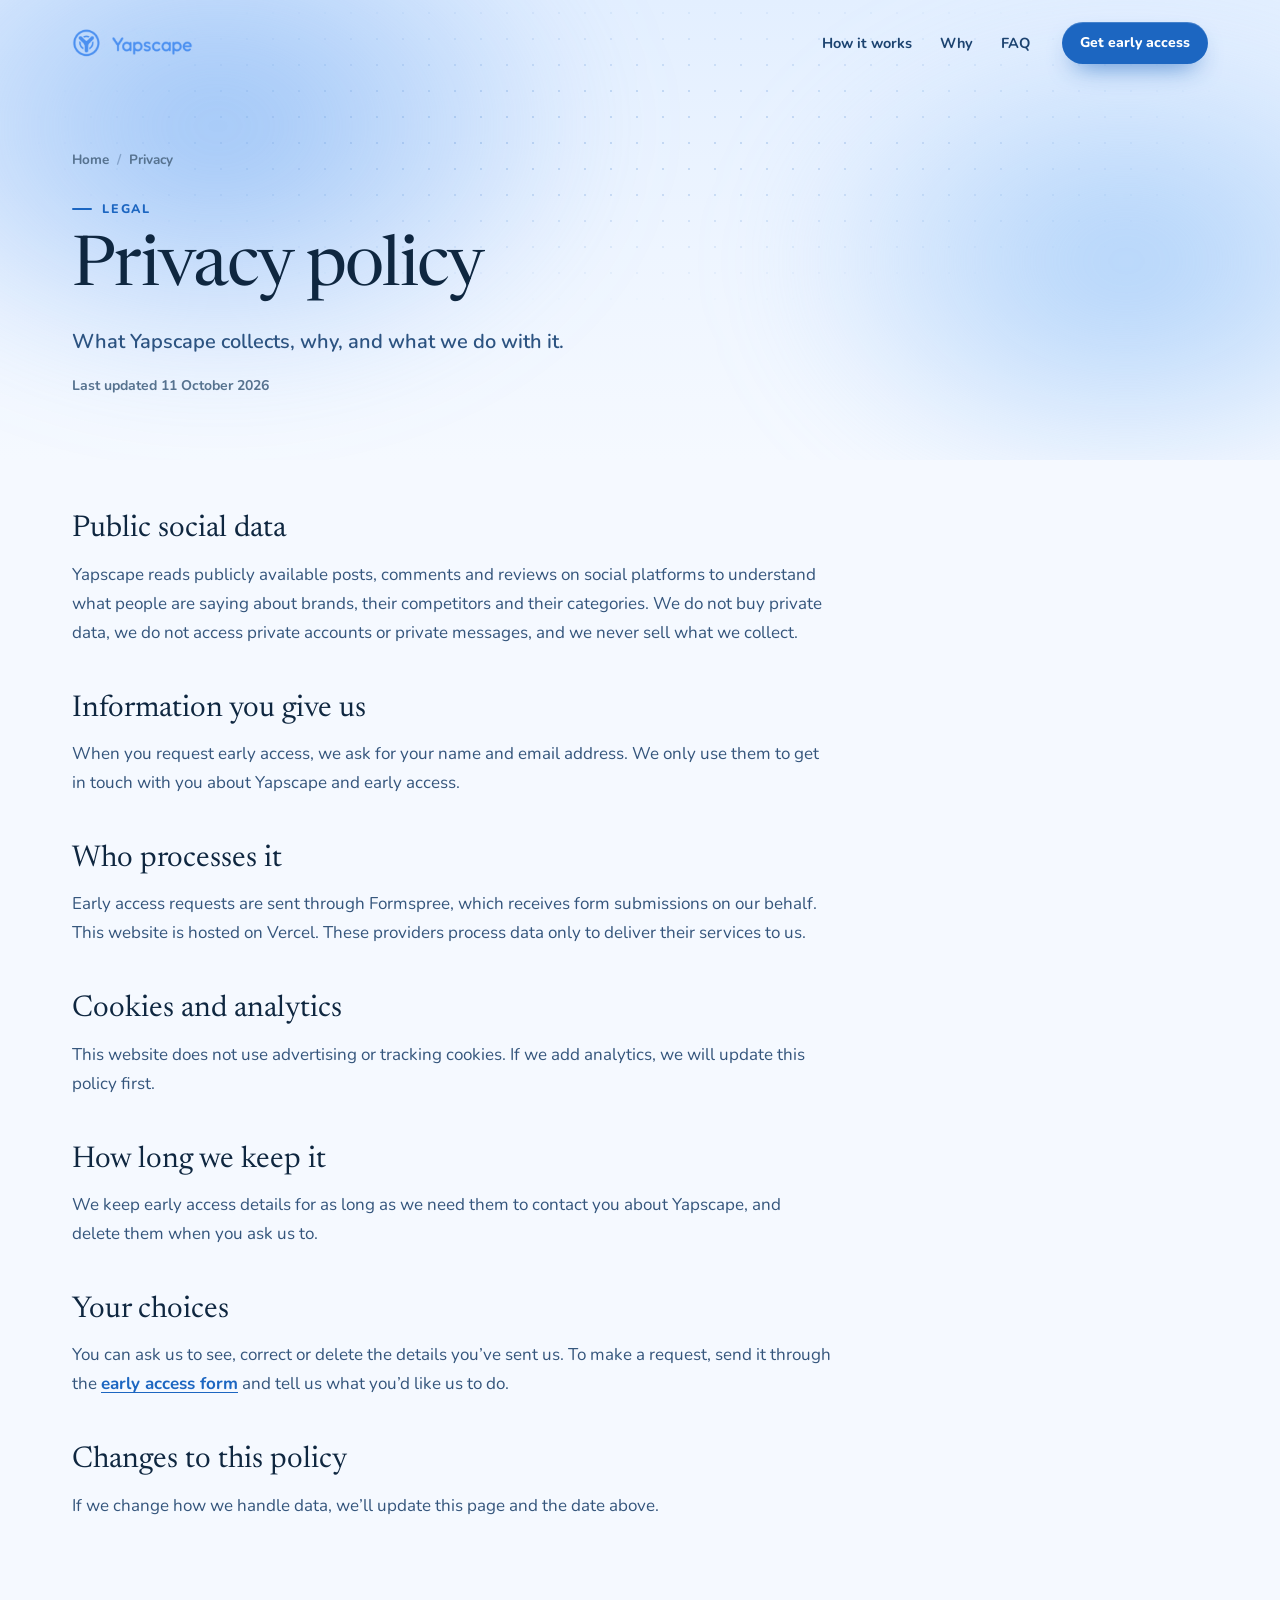
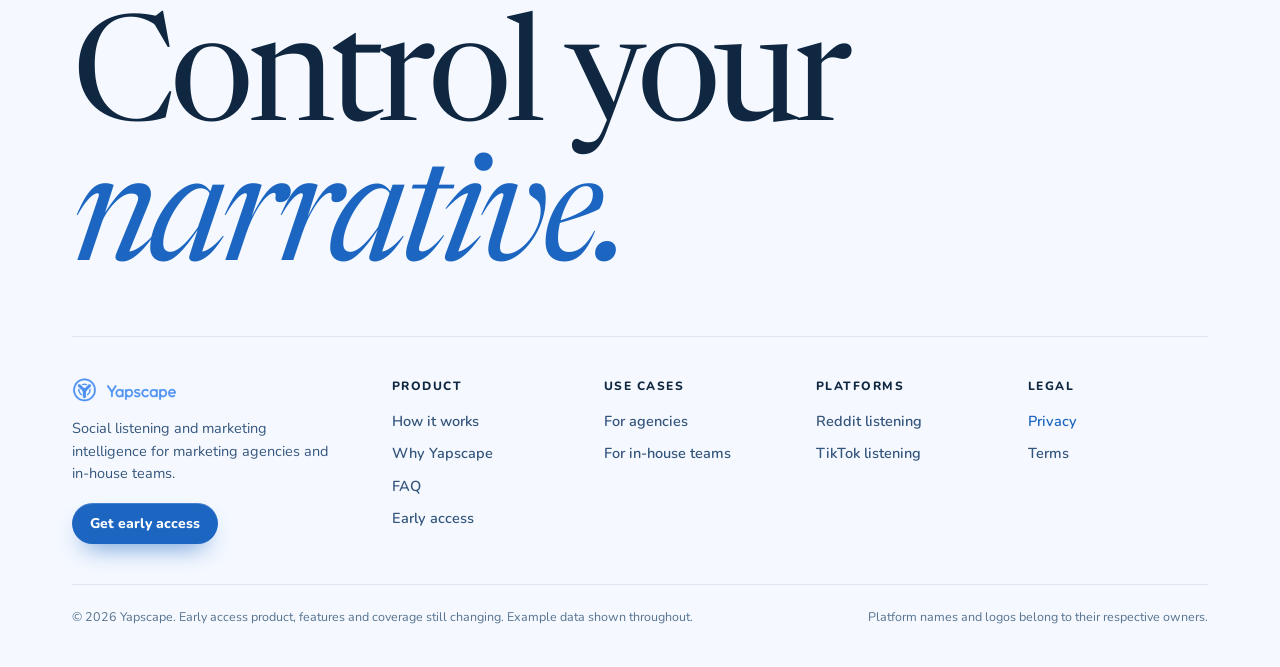
==== privacy/index.html @ 4d80a6f3 "Add SEO pages, simplify signup, restyle sections - New pages: agencies and in-house use cases, Reddi" ====
<!DOCTYPE html>
<html lang="en">
<head>
  <meta charset="utf-8">
  <meta name="viewport" content="width=device-width, initial-scale=1">
  <title>Privacy Policy | Yapscape</title>
  <meta name="description" content="How Yapscape handles public social data and the details you send through the early access form.">
  <meta name="robots" content="index, follow, max-image-preview:large, max-snippet:-1">
  <link rel="canonical" href="https://www.getyapscape.com/privacy/">
  <link rel="icon" href="/favicon.ico" sizes="any">
  <link rel="icon" type="image/png" sizes="192x192" href="/favicon.png">
  <link rel="apple-touch-icon" href="/favicon.png">
  <meta name="theme-color" content="#1c66c1">
  <meta property="og:type" content="website">
  <meta property="og:site_name" content="Yapscape">
  <meta property="og:locale" content="en_US">
  <meta property="og:url" content="https://www.getyapscape.com/privacy/">
  <meta property="og:title" content="Privacy Policy | Yapscape">
  <meta property="og:description" content="How Yapscape handles public social data and the details you send through the early access form.">
  <meta property="og:image" content="https://www.getyapscape.com/og-hero.png">
  <meta property="og:image:width" content="1200">
  <meta property="og:image:height" content="630">
  <meta name="twitter:card" content="summary_large_image">
  <meta name="twitter:title" content="Privacy Policy | Yapscape">
  <meta name="twitter:description" content="How Yapscape handles public social data and the details you send through the early access form.">
  <meta name="twitter:image" content="https://www.getyapscape.com/og-hero.png">
  <link rel="preload" href="/assets/fonts/newsreader.woff2" as="font" type="font/woff2" crossorigin>
  <link rel="preload" href="/assets/fonts/nunito.woff2" as="font" type="font/woff2" crossorigin>
  <script>document.documentElement.className = 'js';</script>
  <script type="application/ld+json">
  {
    "@context": "https://schema.org",
    "@graph": [
      {
        "@type": "WebPage",
        "@id": "https://www.getyapscape.com/privacy/#page",
        "url": "https://www.getyapscape.com/privacy/",
        "name": "Privacy Policy | Yapscape",
        "description": "How Yapscape handles public social data and the details you send through the early access form.",
        "inLanguage": "en",
        "dateModified": "2026-10-11",
        "isPartOf": {
          "@id": "https://www.getyapscape.com/#website"
        },
        "about": {
          "@id": "https://www.getyapscape.com/#org"
        },
        "breadcrumb": {
          "@id": "https://www.getyapscape.com/privacy/#breadcrumb"
        }
      },
      {
        "@type": "BreadcrumbList",
        "@id": "https://www.getyapscape.com/privacy/#breadcrumb",
        "itemListElement": [
          {
            "@type": "ListItem",
            "position": 1,
            "name": "Home",
            "item": "https://www.getyapscape.com/"
          },
          {
            "@type": "ListItem",
            "position": 2,
            "name": "Privacy",
            "item": "https://www.getyapscape.com/privacy/"
          }
        ]
      }
    ]
  }
  </script>
  <link rel="stylesheet" href="/assets/site.css">
</head>
<body>
  <a class="skip" href="#main">Skip to content</a>

  <header class="nav" id="nav">
    <nav class="nav-bar" aria-label="Main">
      <a class="logo" href="/" aria-label="Yapscape home"><img src="/assets/logo.png" alt="Yapscape" width="340" height="84"></a>
      <div class="nav-links">
        <a href="/#how-it-works">How it works</a>
        <a href="/#why">Why</a>
        <a href="/#faq">FAQ</a>
        <a class="btn btn-primary btn-sm" href="/#early-access">Get early access</a>
      </div>
      <button class="menu-btn" type="button" aria-label="Open menu" aria-expanded="false" aria-controls="menu"><span></span><span></span><span></span></button>
    </nav>
    <div class="menu" id="menu" hidden>
      <a href="/#how-it-works">How it works</a>
      <a href="/#why">Why</a>
      <a href="/#faq">FAQ</a>
      <a class="btn btn-primary" href="/#early-access">Get early access</a>
    </div>
  </header>

  <main id="main">
    <section class="page-hero">
      <div class="hero-bg" aria-hidden="true"><div class="blob b1"></div><div class="blob b2"></div></div>
      <div class="wrap">
        <nav aria-label="Breadcrumb"><ol class="crumbs"><li><a href="/">Home</a></li><li aria-current="page">Privacy</li></ol></nav>
        <span class="eyebrow">Legal</span>
        <h1 class="page-title">Privacy policy</h1>
        <p class="page-lede">What Yapscape collects, why, and what we do with it.</p>
        <p class="updated">Last updated 11 October 2026</p>
      </div>
    </section>
    <div class="wrap">
      <div class="legal-doc">
        <h2>Public social data</h2>
        <p>Yapscape reads publicly available posts, comments and reviews on social platforms to understand what people are saying about brands, their competitors and their categories. We do not buy private data, we do not access private accounts or private messages, and we never sell what we collect.</p>
        <h2>Information you give us</h2>
        <p>When you request early access, we ask for your name and email address. We only use them to get in touch with you about Yapscape and early access.</p>
        <h2>Who processes it</h2>
        <p>Early access requests are sent through Formspree, which receives form submissions on our behalf. This website is hosted on Vercel. These providers process data only to deliver their services to us.</p>
        <h2>Cookies and analytics</h2>
        <p>This website does not use advertising or tracking cookies. If we add analytics, we will update this policy first.</p>
        <h2>How long we keep it</h2>
        <p>We keep early access details for as long as we need them to contact you about Yapscape, and delete them when you ask us to.</p>
        <h2>Your choices</h2>
        <p>You can ask us to see, correct or delete the details you’ve sent us. To make a request, send it through the <a href="/#early-access">early access form</a> and tell us what you’d like us to do.</p>
        <h2>Changes to this policy</h2>
        <p>If we change how we handle data, we’ll update this page and the date above.</p>
      </div>
    </div>

  </main>

  <footer class="footer">
    <div class="wrap">
      <p class="foot-big" data-reveal aria-hidden="true">Control your <em>narrative.</em></p>
      <div class="foot-grid">
        <div class="foot-brand">
          <a href="/" aria-label="Yapscape home"><img src="/assets/logo.png" alt="Yapscape" width="340" height="84" loading="lazy"></a>
          <p>Social listening and marketing intelligence for marketing agencies and in-house teams.</p>
          <a class="btn btn-primary btn-sm" href="/#early-access">Get early access</a>
        </div>
        <nav class="foot-col" aria-label="Product">
          <p class="foot-h">Product</p>
          <a href="/#how-it-works">How it works</a>
          <a href="/#why">Why Yapscape</a>
          <a href="/#faq">FAQ</a>
          <a href="/#early-access">Early access</a>
        </nav>
        <nav class="foot-col" aria-label="Use cases">
          <p class="foot-h">Use cases</p>
          <a href="/use-cases/agencies/">For agencies</a>
          <a href="/use-cases/in-house-teams/">For in-house teams</a>
        </nav>
        <nav class="foot-col" aria-label="Platforms">
          <p class="foot-h">Platforms</p>
          <a href="/platforms/reddit/">Reddit listening</a>
          <a href="/platforms/tiktok/">TikTok listening</a>
        </nav>
        <nav class="foot-col" aria-label="Legal">
          <p class="foot-h">Legal</p>
          <a href="/privacy/" aria-current="page">Privacy</a>
          <a href="/terms/">Terms</a>
        </nav>
      </div>
      <div class="foot-base">
        <p>© 2026 Yapscape. Early access product, features and coverage still changing. Example data shown throughout.</p>
        <p>Platform names and logos belong to their respective owners.</p>
      </div>
    </div>
  </footer>

  <script src="/assets/site.js" defer></script>
</body>
</html>
---- assets/site.css ----
@font-face { font-family: Newsreader; font-style: normal; font-weight: 400; font-display: swap; src: url(fonts/newsreader.woff2) format('woff2'); }
@font-face { font-family: Newsreader; font-style: italic; font-weight: 400; font-display: swap; src: url(fonts/newsreader-italic.woff2) format('woff2'); }
@font-face { font-family: Nunito; font-style: normal; font-weight: 400 800; font-display: swap; src: url(fonts/nunito.woff2) format('woff2'); }

:root {
  --navy: #0f2740;
  --navy-2: #1c4370;
  --blue: #1c66c1;
  --blue-600: #2b7fe4;
  --blue-400: #4a8ff0;
  --blue-300: #7ab2f6;
  --blue-100: #dceafd;
  --blue-50: #eef5ff;
  --bg: #f5f9ff;
  --text: #34557c;
  --muted: #56728f;
  --line: rgba(21, 53, 92, 0.1);
  --serif: Newsreader, Georgia, serif;
  --sans: Nunito, system-ui, -apple-system, sans-serif;
  --ease: cubic-bezier(0.22, 0.9, 0.24, 1);
}

*, *::before, *::after { box-sizing: border-box; }
html { scroll-behavior: smooth; -webkit-text-size-adjust: 100%; }
body { margin: 0; font-family: var(--sans); font-size: 16px; line-height: 1.55; color: var(--text); background: var(--bg); -webkit-font-smoothing: antialiased; overflow-x: clip; }
img, video, svg { display: block; max-width: 100%; }
a { color: inherit; text-decoration: none; }
h1, h2, h3, p { margin: 0; }
em { font-style: italic; }
:focus-visible { outline: 2px solid var(--blue-600); outline-offset: 3px; border-radius: 8px; }
.wrap { max-width: 1200px; margin: 0 auto; padding: 0 32px; }
.skip { position: absolute; left: 16px; top: -60px; z-index: 100; padding: 10px 16px; border-radius: 10px; background: var(--navy); color: #fff; font-weight: 700; }
.skip:focus { top: 16px; }

/* ---------- buttons ---------- */
.btn { display: inline-flex; align-items: center; justify-content: center; gap: 8px; padding: 14px 24px; border: 0; border-radius: 999px; font: inherit; font-size: 15.5px; font-weight: 800; white-space: nowrap; cursor: pointer; transition: transform 0.25s var(--ease), box-shadow 0.25s, background-color 0.25s, color 0.25s; }
.btn svg { transition: transform 0.25s var(--ease); }
.btn:hover svg { transform: translateX(3px); }
.btn-primary { background: var(--blue); color: #fff; box-shadow: 0 12px 26px -12px rgba(28, 102, 193, 0.9), inset 0 1px 0 rgba(255, 255, 255, 0.18); }
.btn-primary:hover { background: #1757a8; color: #fff; transform: translateY(-1px); box-shadow: 0 16px 30px -12px rgba(28, 102, 193, 0.95), inset 0 1px 0 rgba(255, 255, 255, 0.18); }
.btn-ghost { background: rgba(255, 255, 255, 0.75); color: var(--navy); box-shadow: inset 0 0 0 1px rgba(21, 53, 92, 0.12); }
.btn-ghost:hover { background: #fff; transform: translateY(-1px); }
.btn-sm { padding: 10px 18px; font-size: 14px; }
.btn[disabled] { opacity: 0.7; cursor: progress; }

/* ---------- nav ---------- */
/* one geometry in every state: the bar sits 8px outside the content edges with an
   8px inset, so the logo and the button/hamburger stay on the content edges.
   scrolling (or opening the menu) only fades the glass background in. */
.nav { --gutter: 32px; position: fixed; top: 0; left: 0; right: 0; z-index: 50; padding: 14px calc(var(--gutter) - 8px) 0; }
.nav-bar { display: flex; align-items: center; max-width: 1152px; margin: 0 auto; padding: 8px; border-radius: 999px; background: rgba(255, 255, 255, 0); box-shadow: 0 0 0 1px rgba(21, 53, 92, 0), 0 12px 32px -16px rgba(23, 54, 97, 0); transition: background-color 0.35s ease, box-shadow 0.35s ease, backdrop-filter 0.35s ease, -webkit-backdrop-filter 0.35s ease; }
.nav.solid .nav-bar { background: rgba(255, 255, 255, 0.78); box-shadow: 0 0 0 1px rgba(21, 53, 92, 0.07), 0 12px 32px -16px rgba(23, 54, 97, 0.35); backdrop-filter: blur(16px) saturate(1.4); -webkit-backdrop-filter: blur(16px) saturate(1.4); }
.logo { flex: none; display: block; border-radius: 999px; }
.logo img { height: 30px; width: auto; }
.nav-links { display: flex; align-items: center; gap: 28px; margin-left: auto; font-size: 14.5px; font-weight: 700; color: var(--navy-2); white-space: nowrap; }
.nav-links > a:not(.btn) { position: relative; padding: 6px 0; transition: color 0.2s; }
.nav-links > a:not(.btn):hover { color: var(--navy); }
.nav-links > a:not(.btn)::after { content: ""; position: absolute; left: 0; right: 0; bottom: 0; height: 2px; border-radius: 2px; background: var(--blue); transform: scaleX(0); transform-origin: right; transition: transform 0.35s var(--ease); }
.nav-links > a:not(.btn):hover::after, .nav-links > a[aria-current]::after { transform: scaleX(1); transform-origin: left; }
.nav-links > a[aria-current] { color: var(--blue); }
.nav-links .btn { margin-left: 4px; }
.menu-btn { display: none; flex: none; flex-direction: column; align-items: center; justify-content: center; gap: 5px; width: 44px; height: 44px; margin-left: auto; padding: 0; border: 0; border-radius: 50%; background: transparent; cursor: pointer; transition: background-color 0.2s; }
.menu-btn:hover { background: var(--blue-50); }
.menu-btn span { width: 20px; height: 2px; border-radius: 2px; background: var(--navy-2); transition: transform 0.3s var(--ease), opacity 0.2s; }
.menu-btn[aria-expanded="true"] span:nth-child(1) { transform: translateY(7px) rotate(45deg); }
.menu-btn[aria-expanded="true"] span:nth-child(2) { opacity: 0; }
.menu-btn[aria-expanded="true"] span:nth-child(3) { transform: translateY(-7px) rotate(-45deg); }
.menu { display: flex; flex-direction: column; max-width: 1152px; margin: 8px auto 0; padding: 8px; border-radius: 24px; background: rgba(255, 255, 255, 0.94); box-shadow: 0 0 0 1px rgba(21, 53, 92, 0.07), 0 20px 44px -18px rgba(23, 54, 97, 0.45); backdrop-filter: blur(16px); -webkit-backdrop-filter: blur(16px); transform-origin: top; animation: menuIn 0.35s var(--ease); }
.menu[hidden] { display: none; }
.menu a:not(.btn) { display: flex; align-items: center; min-height: 48px; padding: 0 14px; border-radius: 16px; font-size: 16px; font-weight: 800; color: var(--navy-2); transition: background-color 0.2s; }
.menu a:not(.btn):hover { background: var(--blue-50); }
.menu .btn { margin-top: 4px; }
@keyframes menuIn { from { opacity: 0; transform: translateY(-8px) scale(0.98); } }

/* ---------- hero ---------- */
.hero { position: relative; isolation: isolate; padding-top: 140px; text-align: center; }
.hero-bg { position: absolute; inset: 0; z-index: -1; overflow: hidden; pointer-events: none; background: linear-gradient(180deg, #e3efff 0%, #eef5ff 55%, var(--bg) 100%); }
.hero-bg::after { content: ""; position: absolute; inset: 0; background-image: radial-gradient(rgba(28, 102, 193, 0.18) 1px, transparent 1.3px); background-size: 26px 26px; -webkit-mask-image: radial-gradient(ellipse 65% 50% at 50% 30%, #000 20%, transparent 75%); mask-image: radial-gradient(ellipse 65% 50% at 50% 30%, #000 20%, transparent 75%); }
.blob { position: absolute; border-radius: 50%; filter: blur(50px); will-change: transform; }
.blob.b1 { width: 62vw; height: 60vh; left: -14vw; top: -16vh; background: radial-gradient(closest-side, rgba(92, 157, 240, 0.55), transparent); animation: drift1 38s ease-in-out infinite; }
.blob.b2 { width: 56vw; height: 54vh; right: -16vw; top: 2vh; background: radial-gradient(closest-side, rgba(139, 190, 247, 0.65), transparent); animation: drift2 48s ease-in-out infinite; }
.blob.b3 { width: 70vw; height: 40vh; left: 15vw; top: 48vh; background: radial-gradient(closest-side, rgba(255, 255, 255, 0.9), transparent); animation: drift1 56s ease-in-out infinite reverse; }
@keyframes drift1 { 50% { transform: translate3d(8%, -5%, 0) scale(1.12); } }
@keyframes drift2 { 50% { transform: translate3d(-9%, 6%, 0) scale(0.92); } }

.chip-live { display: inline-flex; align-items: center; gap: 10px; padding: 7px 16px 7px 12px; border-radius: 999px; background: rgba(255, 255, 255, 0.78); box-shadow: inset 0 0 0 1px rgba(28, 102, 193, 0.16), 0 8px 20px -12px rgba(21, 53, 92, 0.4); font-size: 13.5px; font-weight: 800; color: var(--navy-2); }
.dot { position: relative; width: 8px; height: 8px; border-radius: 50%; background: var(--blue-600); flex: none; }
.dot::after { content: ""; position: absolute; inset: 0; border-radius: 50%; background: var(--blue-600); animation: ping 2s cubic-bezier(0, 0, 0.2, 1) infinite; }
@keyframes ping { 75%, 100% { transform: scale(2.6); opacity: 0; } }

.hero h1 { max-width: 15ch; margin: 26px auto 0; font-family: var(--serif); font-weight: 400; font-size: clamp(44px, 5.9vw, 84px); line-height: 1.02; letter-spacing: -0.024em; color: var(--navy); text-wrap: balance; }
.hero h1 .w { display: inline-block; animation: rise 1.1s var(--ease) both; animation-delay: calc(var(--i) * 65ms + 120ms); }
.hero h1 em { color: var(--blue); background: linear-gradient(90deg, var(--blue-300), var(--blue-600)) no-repeat 0 94% / 0% 0.06em; -webkit-box-decoration-break: clone; box-decoration-break: clone; animation: underline 1.1s var(--ease) 1.2s forwards; }
@keyframes rise { from { opacity: 0; transform: translateY(0.4em); filter: blur(8px); } }
@keyframes underline { to { background-size: 100% 0.06em; } }
@keyframes fadeUp { from { opacity: 0; transform: translateY(18px); } }
.hero .in-1, .hero .in-2, .hero .in-3, .hero .in-0 { animation: fadeUp 0.9s var(--ease) both; }
.hero .in-0 { animation-delay: 0s; }
.hero .in-1 { animation-delay: 0.75s; }
.hero .in-2 { animation-delay: 0.9s; }
.hero .in-3 { animation-delay: 1.05s; }
.lede { max-width: 38ch; margin: 26px auto 0; font-size: clamp(18px, 1.7vw, 21px); font-weight: 600; line-height: 1.5; color: #2c5381; }
.sub { max-width: 46ch; margin: 10px auto 0; font-size: 15px; font-weight: 600; color: var(--muted); }
.sub strong { font-weight: 800; color: var(--navy-2); }
.cta-row { display: flex; flex-wrap: wrap; justify-content: center; gap: 12px; margin-top: 34px; }

/* fan of posts */
.fan { --cw: clamp(130px, 11.6vw, 184px); display: flex; justify-content: center; align-items: center; margin-top: 30px; padding: calc(var(--cw) * 0.55) 0 64px; overflow: hidden; -webkit-mask-image: linear-gradient(90deg, transparent, #000 7%, #000 93%, transparent); mask-image: linear-gradient(90deg, transparent, #000 7%, #000 93%, transparent); }
.card { position: relative; z-index: var(--z); flex: none; display: flex; flex-direction: column; width: var(--cw); height: calc(var(--cw) * 1.19); margin: 0 calc(var(--cw) * -0.04); padding: calc(var(--cw) * 0.085) calc(var(--cw) * 0.1); text-align: left; font-size: calc(var(--cw) * 0.088); line-height: 1.42; color: #16304f; background: #fff; border: 1px solid rgba(21, 53, 92, 0.09); border-radius: 14px; box-shadow: 0 18px 34px -18px rgba(21, 53, 92, 0.45); rotate: var(--r); translate: 0 calc(var(--y) * var(--yk, 1) * var(--cw)); animation: deal 1.2s var(--ease) both, float 7s ease-in-out infinite; animation-delay: calc(var(--k) * 90ms + 500ms), calc(var(--k) * 350ms + 1800ms); transition: transform 0.4s var(--ease), box-shadow 0.4s; }
@media (hover: hover) { .card:hover { z-index: 30; transform: translateY(-12px) scale(1.05); box-shadow: 0 30px 50px -22px rgba(21, 53, 92, 0.5); } }
.fan-dots { display: none; }
@keyframes deal { from { opacity: 0; rotate: 0deg; translate: 0 calc(var(--y) * var(--yk, 1) * var(--cw) + 80px); } }
@keyframes float { 50% { translate: 0 calc(var(--y) * var(--yk, 1) * var(--cw) - 7px); } }
.card .src { height: calc(var(--cw) * 0.093); width: auto; margin-bottom: 0.7em; object-fit: contain; object-position: left; }
.card .txt { flex: 1; }
.card .meta { margin-top: 0.6em; font-size: 0.82em; color: var(--muted); }
.card-yap { width: calc(var(--cw) * 1.44); height: calc(var(--cw) * 1.52); padding: calc(var(--cw) * 0.1) calc(var(--cw) * 0.12); overflow: hidden; border-radius: 18px; border-color: rgba(122, 178, 246, 0.6); font-family: var(--serif); font-size: calc(var(--cw) * 0.124); line-height: 1.24; color: var(--navy); animation: deal 1.2s var(--ease) both, float 7s ease-in-out infinite, halo 7s ease-in-out infinite; animation-delay: 0.4s, 1.8s, 1.8s; }
.card-yap .src { height: calc(var(--cw) * 0.18); }
.card-yap::after { content: ""; position: absolute; inset: 0; pointer-events: none; background: linear-gradient(105deg, transparent 38%, rgba(122, 178, 246, 0.24) 50%, transparent 62%) no-repeat; background-size: 260% 100%; background-position: 130% 0; animation: sheen 5s ease-in-out 2.6s infinite; }
.card-yap .read { display: flex; align-items: center; gap: 8px; margin-top: 0.7em; padding-top: 0.7em; border-top: 1px solid var(--line); font-family: var(--sans); font-size: calc(var(--cw) * 0.062); font-weight: 800; letter-spacing: 0.1em; text-transform: uppercase; color: var(--blue); }
@keyframes halo { 0%, 100% { box-shadow: 0 0 0 7px rgba(122, 178, 246, 0.16), 0 0 42px 6px rgba(74, 143, 240, 0.28), 0 30px 56px -24px rgba(21, 53, 92, 0.5); } 50% { box-shadow: 0 0 0 12px rgba(122, 178, 246, 0.1), 0 0 66px 14px rgba(74, 143, 240, 0.4), 0 30px 56px -24px rgba(21, 53, 92, 0.5); } }
@keyframes sheen { 0% { background-position: 130% 0; } 45%, 100% { background-position: -130% 0; } }

/* platforms marquee */
.platforms { padding: 8px 0 24px; text-align: center; }
.kicker { font-size: 12.5px; font-weight: 800; letter-spacing: 0.14em; text-transform: uppercase; color: var(--muted); }
.marquee { margin-top: 24px; overflow: hidden; -webkit-mask-image: linear-gradient(90deg, transparent, #000 14%, #000 86%, transparent); mask-image: linear-gradient(90deg, transparent, #000 14%, #000 86%, transparent); }
.marquee-track { display: flex; width: max-content; animation: marquee 36s linear infinite; }
.marquee:hover .marquee-track { animation-play-state: paused; }
.marquee ul { display: flex; align-items: center; gap: 72px; margin: 0; padding: 0 72px 0 0; list-style: none; }
.marquee img { height: 22px; width: auto; filter: grayscale(1); opacity: 0.55; transition: filter 0.3s, opacity 0.3s; }
.marquee img:hover { filter: none; opacity: 1; }
@keyframes marquee { to { transform: translateX(-50%); } }

/* ---------- sections ---------- */
section { scroll-margin-top: 100px; }
.section { padding: 120px 0; }
.eyebrow { display: inline-flex; align-items: center; gap: 10px; font-size: 12.5px; font-weight: 800; letter-spacing: 0.14em; text-transform: uppercase; color: var(--blue); }
.eyebrow::before { content: ""; width: 20px; height: 2px; border-radius: 2px; background: currentColor; }
.h2 { margin-top: 16px; font-family: var(--serif); font-weight: 400; font-size: clamp(36px, 4.4vw, 58px); line-height: 1.04; letter-spacing: -0.022em; color: var(--navy); text-wrap: balance; }
.h2 em { color: var(--blue); }
.section-head { max-width: 760px; }
.section-head p { margin-top: 18px; max-width: 56ch; font-size: 18px; }

html.js [data-reveal] { opacity: 0; transform: translateY(28px); transition: opacity 0.8s ease, transform 1s var(--ease); transition-delay: var(--d, 0ms); }
html.js [data-reveal].in { opacity: 1; transform: none; }

/* how it works */
.how-grid { display: grid; grid-template-columns: minmax(0, 5fr) minmax(0, 8fr); gap: 56px; align-items: center; margin-top: 56px; }
.steps { display: grid; gap: 4px; margin: 0; padding: 0; list-style: none; }
.step { position: relative; display: grid; grid-template-columns: 34px minmax(0, 1fr); gap: 4px 16px; width: 100%; padding: 18px 0 18px 26px; text-align: left; font: inherit; color: inherit; background: transparent; border: 0; border-radius: 0; cursor: pointer; opacity: 0.45; transition: opacity 0.45s; }
.step:hover, .step.active { opacity: 1; }
.step::before { content: ""; position: absolute; left: 0; top: 0; bottom: 0; width: 2px; background: rgba(28, 102, 193, 0.14); }
.step-icon { grid-row: span 2; display: grid; place-items: center; width: 34px; height: 34px; padding-top: 2px; color: var(--blue); }
.step:not(.active) .step-icon * { animation-play-state: paused !important; }
.step h3 { display: flex; align-items: baseline; gap: 12px; font-family: var(--serif); font-weight: 400; font-size: 29px; line-height: 1.15; color: var(--navy); }
.step h3 small { font-family: var(--sans); font-size: 12px; font-weight: 800; letter-spacing: 0.1em; color: var(--blue-300); }
.step p { font-size: 16px; line-height: 1.55; }
.bar { position: absolute; left: 0; top: 0; bottom: 0; width: 2px; opacity: 0; transition: opacity 0.3s; }
.step.active .bar { opacity: 1; }
.bar i { display: block; height: 100%; background: linear-gradient(180deg, var(--blue-400), var(--blue)); transform: scaleY(var(--p, 0)); transform-origin: top; transition: transform 0.3s linear; }
@keyframes wave { 0%, 100% { transform: scaleY(0.5); } 50% { transform: scaleY(1.18); } }
@keyframes sweep { 0%, 100% { transform: translate(-2.5px, 1.4px) rotate(-6deg); } 25% { transform: translate(2.8px, -1.8px) rotate(5deg); } 50% { transform: translate(1.4px, 2.6px) rotate(8deg); } 75% { transform: translate(-2.2px, -1px) rotate(-4deg); } }
@keyframes travel { 0% { offset-distance: 0%; opacity: 0; } 10% { opacity: 1; } 68% { offset-distance: 100%; opacity: 1; } 84%, 100% { offset-distance: 100%; opacity: 0; } }

.demo { position: relative; padding: 10px; border-radius: 26px; background: linear-gradient(180deg, rgba(255, 255, 255, 0.95), rgba(255, 255, 255, 0.65)); border: 1px solid #fff; box-shadow: 0 2px 6px rgba(21, 53, 92, 0.06), 0 50px 100px -40px rgba(21, 53, 92, 0.5); }
.demo::before { content: ""; position: absolute; inset: 8% -6% -10%; z-index: -1; border-radius: 50%; background: radial-gradient(closest-side, rgba(74, 143, 240, 0.35), transparent); filter: blur(30px); }
.demo-chrome { display: flex; align-items: center; gap: 6px; padding: 4px 8px 12px; }
.demo-chrome i { width: 10px; height: 10px; border-radius: 50%; background: #d3e2f4; }
.demo-chrome span { margin: 0 auto; padding-right: 40px; font-size: 12.5px; font-weight: 700; color: var(--muted); }
.demo video { width: 100%; aspect-ratio: 16 / 9; object-fit: cover; border-radius: 17px; background: #e9f2fd; }

/* why */
.signal-panel { position: relative; display: grid; grid-template-columns: minmax(0, 1fr) 110px minmax(0, 0.8fr); align-items: center; margin-top: 56px; padding: 44px; overflow: hidden; border-radius: 30px; background: #fff; border: 1px solid var(--line); box-shadow: 0 30px 70px -50px rgba(21, 53, 92, 0.5); }
.signal-panel::before { content: ""; position: absolute; inset: 0; background-image: radial-gradient(rgba(28, 102, 193, 0.12) 1px, transparent 1.3px); background-size: 22px 22px; -webkit-mask-image: linear-gradient(90deg, #000, transparent 70%); mask-image: linear-gradient(90deg, #000, transparent 70%); pointer-events: none; }
.tag { position: absolute; top: 22px; font-size: 11.5px; font-weight: 800; letter-spacing: 0.14em; text-transform: uppercase; color: var(--muted); }
.pile { position: relative; height: 340px; }
.post { position: absolute; left: var(--x); top: var(--t); width: var(--w); display: flex; align-items: center; gap: 11px; padding: 11px 15px; background: #fff; border: 1px solid rgba(21, 53, 92, 0.12); border-radius: 12px; box-shadow: 0 2px 4px rgba(21, 53, 92, 0.05), 0 18px 32px -22px rgba(21, 53, 92, 0.6); rotate: var(--r); animation: bob 6s ease-in-out infinite; animation-delay: calc(var(--n) * -0.8s); transition: opacity 0.6s ease, transform 0.9s var(--ease); transition-delay: calc(var(--n) * 70ms); }
html.js .signal-panel:not(.in) .post { opacity: 0; transform: translate(-30px, 20px) scale(0.94); }
.post img { flex: none; height: 16px; width: auto; opacity: 0.85; }
.post .lines { flex: 1; display: grid; gap: 6px; min-width: 0; }
.post .lines i { display: block; height: 7px; border-radius: 4px; background: rgba(21, 53, 92, 0.15); }
@keyframes bob { 50% { translate: 0 -6px; } }
.funnel { position: relative; height: 340px; }
.funnel svg { width: 100%; height: 100%; overflow: visible; }
.funnel .base { stroke: rgba(26, 92, 176, 0.2); }
.funnel .flow { stroke: var(--blue-600); stroke-dasharray: 3 15; animation: flow 1.4s linear infinite; }
@keyframes flow { to { stroke-dashoffset: -18; } }
.node { position: absolute; right: 8px; top: 50%; width: 18px; height: 18px; margin-top: -9px; border-radius: 50%; background: var(--blue); box-shadow: 0 0 0 5px rgba(28, 102, 193, 0.15); }
.node::after { content: ""; position: absolute; inset: 0; border-radius: 50%; background: var(--blue-600); animation: ping 2.2s cubic-bezier(0, 0, 0.2, 1) infinite; }
.signal { position: relative; padding: clamp(24px, 2.6vw, 34px); background: #fff; border: 1px solid rgba(43, 127, 228, 0.3); border-radius: 22px; box-shadow: 0 0 0 7px rgba(122, 178, 246, 0.14), 0 44px 80px -44px rgba(21, 53, 92, 0.55); transition: opacity 0.8s ease 0.5s, transform 1s var(--ease) 0.5s; }
html.js .signal-panel:not(.in) .signal { opacity: 0; transform: translateX(30px); }
.signal-head { display: flex; align-items: center; gap: 10px; font-size: 12.5px; font-weight: 800; letter-spacing: 0.15em; text-transform: uppercase; color: var(--blue); }
.signal-head img { width: 26px; height: 26px; }
.signal p { margin-top: 16px; font-family: var(--serif); font-size: clamp(22px, 2.1vw, 30px); line-height: 1.2; color: var(--navy); text-wrap: pretty; }

.moments { display: grid; grid-template-columns: repeat(3, minmax(0, 1fr)); gap: 40px; margin-top: 56px; }
.moment { height: 100%; padding-top: 22px; border-top: 1px solid rgba(21, 53, 92, 0.16); }
.moment-num { font-size: 13px; font-weight: 800; letter-spacing: 0.12em; color: var(--blue); }
.moment h3 { margin-top: 14px; font-family: var(--serif); font-weight: 400; font-size: 27px; line-height: 1.15; color: var(--navy); }
.moment p { margin-top: 10px; }

/* faq */
.faq-grid { display: grid; grid-template-columns: minmax(0, 4fr) minmax(0, 7fr); gap: 56px; align-items: start; }
.faq-grid > .section-head { position: sticky; top: 120px; }
.faq-list { border-top: 1px solid var(--line); }
.faq details { border-bottom: 1px solid var(--line); }
.faq summary { position: relative; display: block; padding: 24px 48px 24px 0; font-family: var(--serif); font-size: clamp(21px, 1.9vw, 25px); line-height: 1.25; color: var(--navy); cursor: pointer; list-style: none; transition: color 0.2s; }
.faq summary::-webkit-details-marker { display: none; }
.faq summary:hover { color: var(--blue); }
.faq summary::before, .faq summary::after { content: ""; position: absolute; right: 12px; top: 50%; width: 14px; height: 2px; margin-top: -1px; border-radius: 2px; background: var(--blue); transition: transform 0.35s var(--ease); }
.faq summary::after { transform: rotate(90deg); }
.faq details[open] summary::after { transform: rotate(0deg); }
.faq details p { max-width: 62ch; padding: 0 48px 26px 0; font-size: 16.5px; animation: fadeUp 0.45s var(--ease); }
.faq details a { color: var(--blue); font-weight: 700; text-decoration: underline; text-underline-offset: 3px; }

/* early access */
.cta { padding: 40px 0 120px; }
.cta-panel { position: relative; isolation: isolate; display: grid; grid-template-columns: minmax(0, 1fr) minmax(0, 1.05fr); gap: 56px; align-items: center; padding: 72px 64px; overflow: hidden; border-radius: 34px; color: #c6dbf4; background: linear-gradient(140deg, #0c2546 0%, #123d74 50%, #1c66c1 100%); box-shadow: 0 60px 120px -60px rgba(12, 37, 70, 0.85); }
.cta-panel::before { content: ""; position: absolute; z-index: -1; width: 70%; aspect-ratio: 1; right: -20%; top: -40%; border-radius: 50%; background: radial-gradient(closest-side, rgba(122, 178, 246, 0.45), transparent); animation: drift2 30s ease-in-out infinite; }
.cta-panel::after { content: ""; position: absolute; z-index: -1; inset: 0; background-image: radial-gradient(rgba(255, 255, 255, 0.09) 1px, transparent 1.3px); background-size: 24px 24px; -webkit-mask-image: linear-gradient(120deg, #000, transparent 60%); mask-image: linear-gradient(120deg, #000, transparent 60%); }
.cta .eyebrow { color: #9cc7fb; }
.quote { margin-top: 18px; font-family: var(--serif); font-style: italic; font-weight: 400; font-size: clamp(24px, 2.4vw, 32px); line-height: 1.2; color: #9cc7fb; }
.cta h2 { margin-top: 14px; font-family: var(--serif); font-weight: 400; font-size: clamp(34px, 3.8vw, 52px); line-height: 1.06; letter-spacing: -0.02em; color: #fff; text-wrap: balance; }
.cta-copy > p:last-of-type { margin-top: 18px; font-size: 17px; line-height: 1.6; }
.perks { display: grid; gap: 12px; margin: 28px 0 0; padding: 0; list-style: none; }
.perks li { display: flex; align-items: center; gap: 12px; font-weight: 700; color: #fff; }
.perks svg { flex: none; width: 26px; height: 26px; padding: 6px; border-radius: 50%; background: rgba(255, 255, 255, 0.14); }

.form { display: grid; grid-template-columns: repeat(2, minmax(0, 1fr)); gap: 18px 20px; padding: 34px; color: var(--text); background: #fff; border-radius: 24px; box-shadow: 0 0 0 8px rgba(255, 255, 255, 0.08), 0 40px 80px -40px rgba(0, 0, 0, 0.55); }
.field { display: flex; flex-direction: column; gap: 7px; min-width: 0; }
.field.full { grid-column: 1 / -1; }
.field label { display: flex; justify-content: space-between; gap: 12px; font-size: 13px; font-weight: 800; color: var(--navy); }
.field label span { font-weight: 600; color: var(--muted); }
.field label b { margin: 0 auto 0 -8px; color: var(--blue); }
.field input, .field textarea { width: 100%; padding: 12px 14px; font: inherit; font-size: 16px; color: var(--navy); background: #f6f9fe; border: 1px solid rgba(21, 53, 92, 0.15); border-radius: 12px; outline: none; transition: border-color 0.2s, box-shadow 0.2s, background-color 0.2s; }
.field input::placeholder, .field textarea::placeholder { color: #8aa0b8; }
.field input:focus, .field textarea:focus { background: #fff; border-color: var(--blue-600); box-shadow: 0 0 0 4px rgba(43, 127, 228, 0.15); }
.field [aria-invalid="true"] { border-color: #c4502f; }
.field textarea { min-height: 86px; resize: none; overflow: hidden; }
.err { font-size: 13px; font-weight: 700; color: #b0472c; }
.err:empty { display: none; }
.form-foot { grid-column: 1 / -1; display: flex; flex-wrap: wrap; align-items: center; gap: 14px 18px; margin-top: 4px; }
.status { font-size: 13.5px; color: var(--muted); }
.status.error { font-weight: 700; color: #b0472c; }
.success { display: none; grid-column: 1 / -1; flex-direction: column; align-items: center; gap: 10px; padding: 36px 0; text-align: center; }
.form.sent > :not(.success) { display: none; }
.form.sent .success { display: flex; }
.success-icon { display: grid; place-items: center; width: 72px; height: 72px; margin-bottom: 8px; border-radius: 50%; color: #fff; background: var(--blue); box-shadow: 0 0 0 10px rgba(28, 102, 193, 0.12); animation: pop 0.7s cubic-bezier(0.2, 1.5, 0.3, 1) both; }
.success h3 { font-family: var(--serif); font-weight: 400; font-size: 30px; line-height: 1.1; color: var(--navy); }
@keyframes pop { from { opacity: 0; transform: scale(0.3) rotate(-20deg); } }
.confetti { position: fixed; inset: 0; z-index: 90; overflow: hidden; pointer-events: none; }
.confetti i { position: absolute; top: -20px; border-radius: 2px; animation: fall linear forwards; }
@keyframes fall { to { transform: translate(var(--x), 110vh) rotate(var(--r)); opacity: 0.3; } }

/* footer */
.footer { padding-bottom: 40px; }
.foot-big { margin-bottom: 40px; font-family: var(--serif); font-weight: 400; font-size: clamp(56px, 11.5vw, 172px); line-height: 0.95; letter-spacing: -0.04em; color: var(--navy); }
.foot-big em { color: var(--blue); }
.foot-grid { display: grid; grid-template-columns: minmax(0, 1.6fr) repeat(4, minmax(0, 1fr)); gap: 32px; padding-top: 40px; border-top: 1px solid var(--line); }
.foot-brand img { height: 26px; width: auto; }
.foot-brand p { max-width: 30ch; margin-top: 14px; font-size: 14.5px; }
.foot-brand .btn { margin-top: 18px; }
.foot-col { display: flex; flex-direction: column; align-items: flex-start; gap: 10px; font-size: 14.5px; font-weight: 600; }
.foot-h { margin-bottom: 4px; font-size: 12px; font-weight: 800; letter-spacing: 0.12em; text-transform: uppercase; color: var(--navy); }
.foot-col a { color: var(--text); transition: color 0.2s; }
.foot-col a:hover, .foot-col a[aria-current="page"] { color: var(--blue); }
.foot-base { display: flex; flex-wrap: wrap; justify-content: space-between; gap: 8px 24px; margin-top: 40px; padding-top: 22px; border-top: 1px solid var(--line); font-size: 12.5px; color: var(--muted); }

/* sub-pages: page hero, article body, example read, related links */
.sr-only { position: absolute; width: 1px; height: 1px; margin: -1px; padding: 0; overflow: hidden; clip: rect(0 0 0 0); white-space: nowrap; border: 0; }
.page-hero { position: relative; isolation: isolate; padding: 150px 0 64px; }
.crumbs { display: flex; flex-wrap: wrap; gap: 8px; margin: 0 0 22px; padding: 0; list-style: none; font-size: 13.5px; font-weight: 700; color: var(--muted); }
.crumbs li + li::before { content: "/"; margin-right: 8px; color: rgba(21, 53, 92, 0.3); }
.crumbs a:hover { color: var(--blue); }
.page-title { max-width: 18ch; margin-top: 14px; font-family: var(--serif); font-weight: 400; font-size: clamp(42px, 5.4vw, 72px); line-height: 1.03; letter-spacing: -0.024em; color: var(--navy); text-wrap: balance; }
.page-title em { color: var(--blue); }
.page-lede { max-width: 56ch; margin-top: 22px; font-size: clamp(18px, 1.6vw, 20px); font-weight: 600; line-height: 1.55; color: #2c5381; }
.page-hero .cta-row { justify-content: flex-start; }
.article { display: grid; gap: 72px; padding-top: 24px; padding-bottom: 96px; }
.block { display: grid; grid-template-columns: minmax(0, 4fr) minmax(0, 7fr); gap: 56px; align-items: start; }
.block > h2 { font-family: var(--serif); font-weight: 400; font-size: clamp(30px, 3vw, 40px); line-height: 1.1; letter-spacing: -0.015em; color: var(--navy); text-wrap: balance; }
.prose { font-size: 17.5px; line-height: 1.65; }
.prose > * + * { margin-top: 16px; }
.prose ul { margin: 18px 0 0; padding: 0; list-style: none; display: grid; gap: 12px; }
.prose li { position: relative; padding-left: 26px; }
.prose li::before { content: ""; position: absolute; left: 4px; top: 0.62em; width: 8px; height: 8px; border-radius: 50%; background: var(--blue-400); box-shadow: 0 0 0 4px rgba(74, 143, 240, 0.15); }
.prose strong { color: var(--navy); }
.prose a { color: var(--blue); font-weight: 700; text-decoration: underline; text-underline-offset: 3px; }
.cards3 { display: grid; grid-template-columns: repeat(3, minmax(0, 1fr)); gap: 28px; margin-top: 4px; }
.mini { padding-top: 16px; border-top: 1px solid rgba(21, 53, 92, 0.16); }
.mini h3 { font-family: var(--serif); font-weight: 400; font-size: 22px; line-height: 1.2; color: var(--navy); }
.mini p { margin-top: 8px; font-size: 15.5px; line-height: 1.55; }
.example { display: grid; grid-template-columns: minmax(0, 1fr) 56px minmax(0, 1.1fr); align-items: center; gap: 0; margin-top: 8px; }
.example .src-post { padding: 18px 20px; background: #fff; border: 1px solid rgba(21, 53, 92, 0.1); border-radius: 14px; box-shadow: 0 18px 34px -22px rgba(21, 53, 92, 0.45); font-size: 16px; line-height: 1.45; color: #16304f; rotate: -1.5deg; }
.example .src-post img { height: 18px; width: auto; margin-bottom: 10px; }
.example .src-post small { display: block; margin-top: 10px; font-size: 13px; color: var(--muted); }
.example .arrow { justify-self: center; width: 28px; height: 28px; color: var(--blue-400); }
.example .signal p { font-size: clamp(20px, 1.9vw, 25px); }
.note { margin-top: 12px; font-size: 13px; color: var(--muted); }
.related { display: grid; grid-template-columns: repeat(3, minmax(0, 1fr)); gap: 28px; }
.related a { display: block; padding-top: 16px; border-top: 1px solid rgba(21, 53, 92, 0.16); transition: border-color 0.3s; }
.related a:hover { border-top-color: var(--blue); }
.related a:hover strong { color: var(--blue); }
.related small { font-size: 12px; font-weight: 800; letter-spacing: 0.12em; text-transform: uppercase; color: var(--blue); }
.related strong { display: block; margin-top: 8px; font-family: var(--serif); font-weight: 400; font-size: 23px; line-height: 1.2; color: var(--navy); transition: color 0.2s; }
.cta-panel.simple { grid-template-columns: minmax(0, 1fr); justify-items: center; gap: 0; text-align: center; }
.cta-panel.simple h2 { max-width: 20ch; }
.cta-panel.simple > p { max-width: 52ch; margin-top: 16px; font-size: 17px; }
.cta-panel.simple .btn { margin-top: 28px; background: #fff; color: var(--blue); box-shadow: 0 14px 30px -14px rgba(0, 0, 0, 0.5); }
.cta-panel.simple .btn:hover { background: var(--blue-50); color: var(--blue); }
.legal-doc { max-width: 760px; padding: 8px 0 96px; font-size: 17px; line-height: 1.7; }
.legal-doc h2 { margin-top: 44px; font-family: var(--serif); font-weight: 400; font-size: 30px; line-height: 1.15; color: var(--navy); }
.legal-doc p, .legal-doc ul { margin-top: 14px; }
.legal-doc ul { padding-left: 22px; }
.legal-doc li + li { margin-top: 8px; }
.legal-doc a { color: var(--blue); font-weight: 700; text-decoration: underline; text-underline-offset: 3px; }
.updated { margin-top: 18px; font-size: 14px; font-weight: 700; color: var(--muted); }

/* homepage headline: category line inside the h1, launch note under the buttons */
.h1-kicker { display: block; margin-bottom: 22px; font-family: var(--sans); font-size: 13.5px; font-weight: 800; letter-spacing: 0.14em; text-transform: uppercase; color: var(--blue); }
.onboarding { display: inline-flex; align-items: center; gap: 10px; margin-top: 22px; font-size: 13.5px; font-weight: 700; color: var(--muted); }

/* ---------- responsive ---------- */
@media (max-width: 960px) {
  .how-grid { grid-template-columns: minmax(0, 1fr); gap: 32px; }
  .demo { order: -1; }
  .moments { grid-template-columns: minmax(0, 1fr); }
  .foot-grid { grid-template-columns: repeat(2, minmax(0, 1fr)); }
  .foot-brand { grid-column: 1 / -1; }
  .block { grid-template-columns: minmax(0, 1fr); gap: 20px; }
  .cards3, .related { grid-template-columns: minmax(0, 1fr); }
  .faq-grid { grid-template-columns: minmax(0, 1fr); gap: 28px; }
  .faq-grid > .section-head { position: static; }
  .cta-panel { grid-template-columns: minmax(0, 1fr); gap: 40px; padding: 56px 36px; }
}
@media (max-width: 820px) {
  .nav-links { display: none; }
  .menu-btn { display: flex; }
}
@media (max-width: 720px) {
  .wrap { padding: 0 20px; }
  .nav { --gutter: 20px; }
  .hero { padding-top: 118px; }
  .hero h1 { font-size: clamp(38px, 10.4vw, 48px); }
  .lede { font-size: 17px; }
  /* phone: the fan becomes a swipeable carousel that snaps each card to the centre */
  .fan { --cw: 40vw; --yk: 0.3; justify-content: flex-start; padding: calc(var(--cw) * 0.3 + 24px) calc(50vw - var(--cw) / 2) 64px; overflow-x: auto; overflow-y: hidden; scroll-snap-type: x mandatory; overscroll-behavior-x: contain; scrollbar-width: none; -webkit-mask-image: linear-gradient(90deg, transparent, #000 4%, #000 96%, transparent); mask-image: linear-gradient(90deg, transparent, #000 4%, #000 96%, transparent); }
  .fan::-webkit-scrollbar { display: none; }
  .card { scroll-snap-align: center; scroll-snap-stop: always; }
  .card-yap { margin-left: calc(var(--cw) * 0.06); margin-right: calc(var(--cw) * 0.06); }
  .fan-dots { display: flex; justify-content: center; gap: 6px; margin-top: -30px; padding-bottom: 36px; position: relative; }
  .fan-dots i { width: 6px; height: 6px; border-radius: 3px; background: rgba(28, 102, 193, 0.22); transition: width 0.3s var(--ease), background-color 0.3s; }
  .fan-dots i.on { width: 18px; background: var(--blue); }
  .section { padding: 88px 0; }
  .signal-panel { grid-template-columns: minmax(0, 1fr); gap: 20px; padding: 56px 20px 24px; }
  .funnel { display: none; }
  .pile { height: 270px; }
  .tag-signal { display: none; }
  .cta { padding-bottom: 88px; }
  .cta .wrap { padding: 0 12px; }
  .cta-panel { padding: 44px 22px 22px; border-radius: 28px; }
  .form { grid-template-columns: minmax(0, 1fr); padding: 24px 20px; }
  .form-foot .btn { width: 100%; }
  .page-hero { padding: 118px 0 40px; }
  .article { gap: 56px; padding-bottom: 72px; }
  .example { grid-template-columns: minmax(0, 1fr); gap: 14px; }
  .example .arrow { rotate: 90deg; }
}
@media (prefers-reduced-motion: reduce) {
  html { scroll-behavior: auto; }
  *, *::before, *::after { animation-duration: 0.01ms !important; animation-iteration-count: 1 !important; animation-delay: 0ms !important; transition-duration: 0.01ms !important; transition-delay: 0ms !important; }
  html.js [data-reveal] { opacity: 1; transform: none; }
}
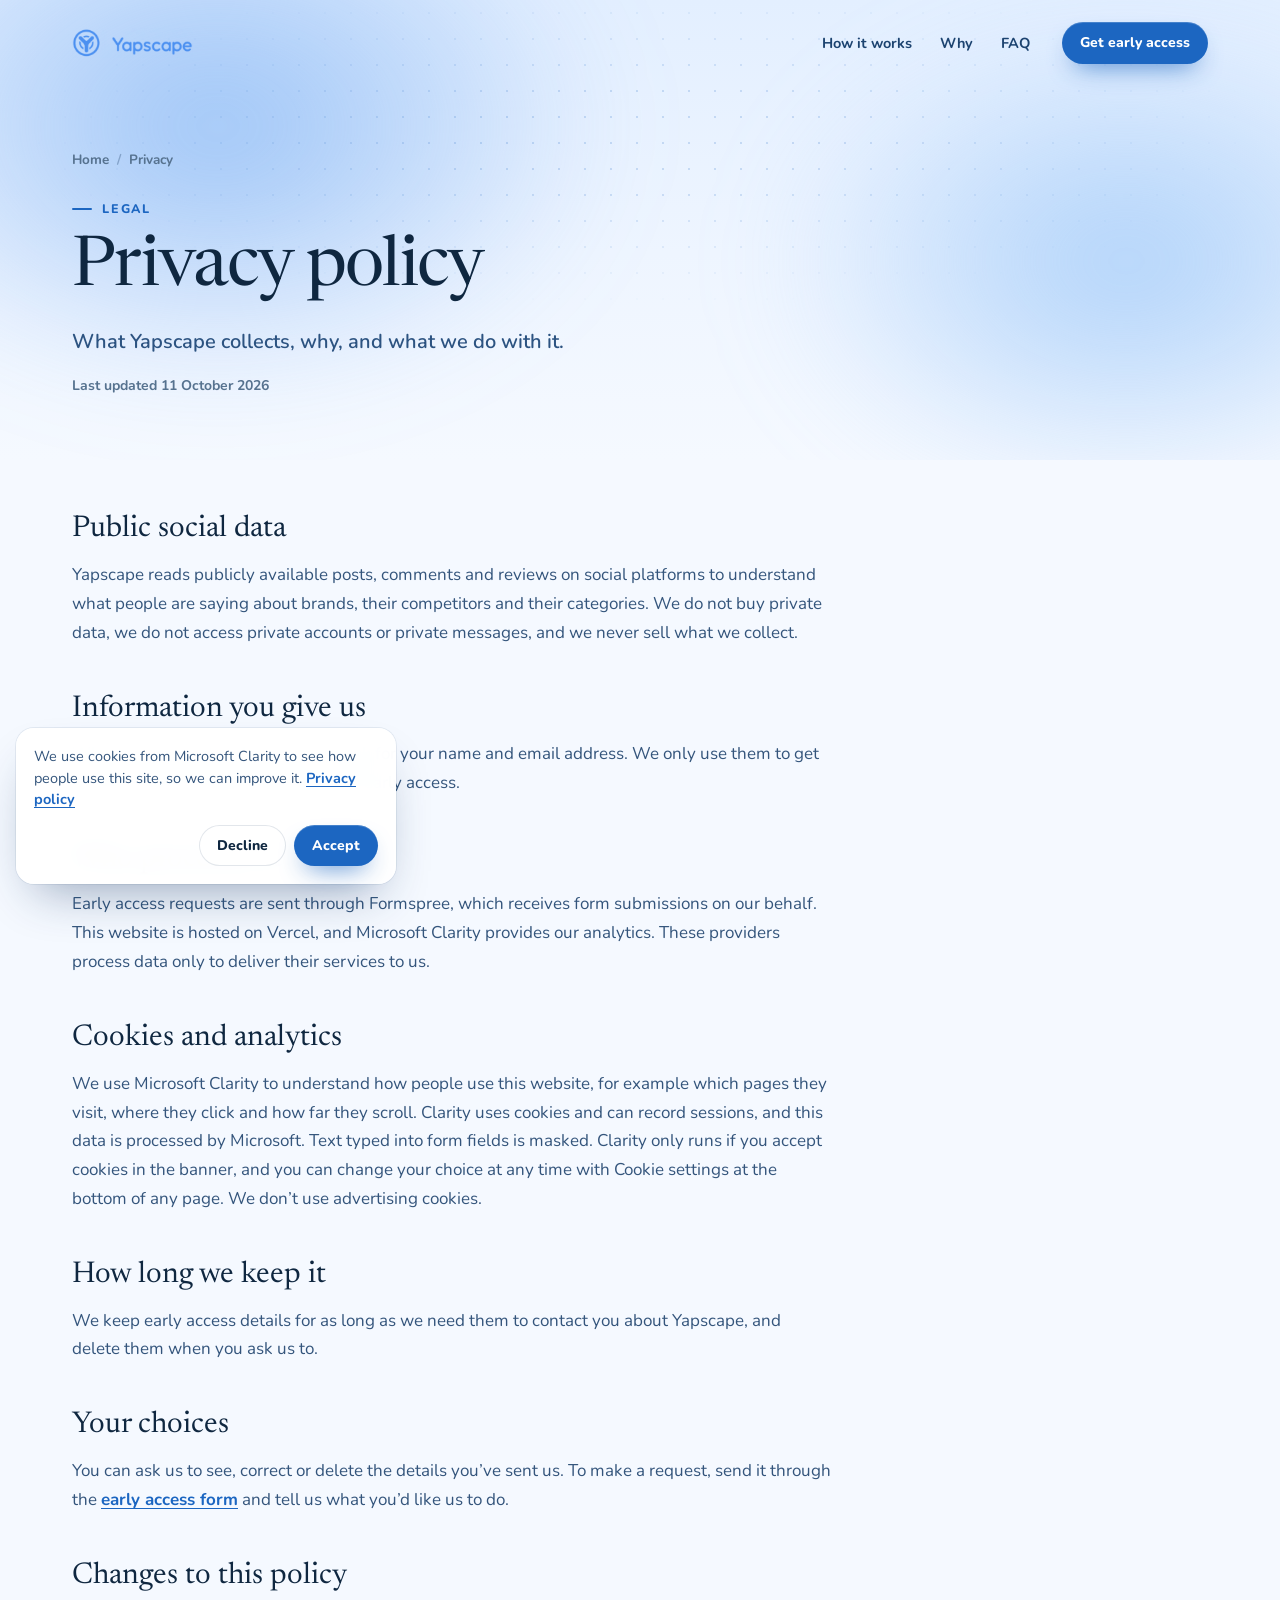
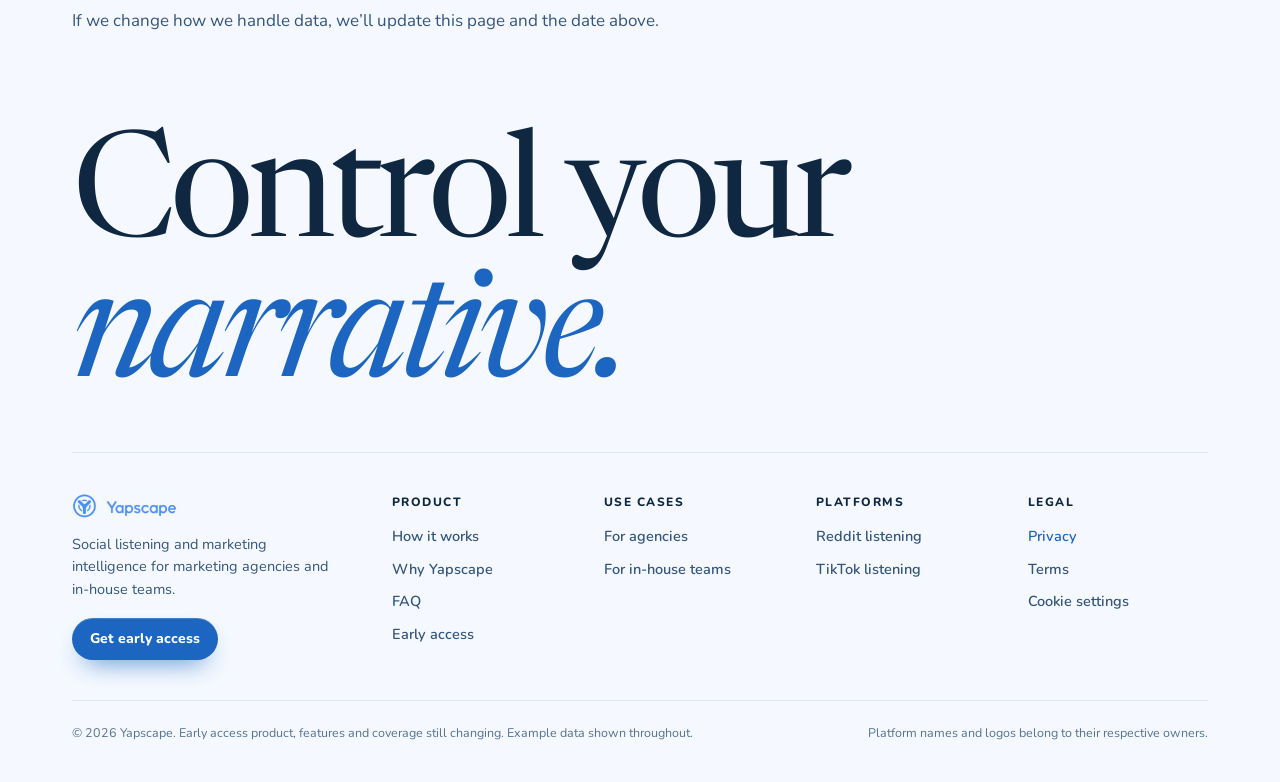
==== commit 6f38f72c: "Add Microsoft Clarity behind a cookie consent banner - Clarity loads only after a visitor accepts; D" ====
--- a/privacy/index.html
+++ b/privacy/index.html
@@ -112,9 +112,9 @@
         <h2>Information you give us</h2>
         <p>When you request early access, we ask for your name and email address. We only use them to get in touch with you about Yapscape and early access.</p>
         <h2>Who processes it</h2>
-        <p>Early access requests are sent through Formspree, which receives form submissions on our behalf. This website is hosted on Vercel. These providers process data only to deliver their services to us.</p>
+        <p>Early access requests are sent through Formspree, which receives form submissions on our behalf. This website is hosted on Vercel, and Microsoft Clarity provides our analytics. These providers process data only to deliver their services to us.</p>
         <h2>Cookies and analytics</h2>
-        <p>This website does not use advertising or tracking cookies. If we add analytics, we will update this policy first.</p>
+        <p>We use Microsoft Clarity to understand how people use this website, for example which pages they visit, where they click and how far they scroll. Clarity uses cookies and can record sessions, and this data is processed by Microsoft. Text typed into form fields is masked. Clarity only runs if you accept cookies in the banner, and you can change your choice at any time with Cookie settings at the bottom of any page. We don’t use advertising cookies.</p>
         <h2>How long we keep it</h2>
         <p>We keep early access details for as long as we need them to contact you about Yapscape, and delete them when you ask us to.</p>
         <h2>Your choices</h2>
@@ -156,6 +156,7 @@
           <p class="foot-h">Legal</p>
           <a href="/privacy/" aria-current="page">Privacy</a>
           <a href="/terms/">Terms</a>
+          <button class="foot-btn" type="button" data-cookie-settings>Cookie settings</button>
         </nav>
       </div>
       <div class="foot-base">
--- a/assets/site.css
+++ b/assets/site.css
@@ -372,3 +372,11 @@
   *, *::before, *::after { animation-duration: 0.01ms !important; animation-iteration-count: 1 !important; animation-delay: 0ms !important; transition-duration: 0.01ms !important; transition-delay: 0ms !important; }
   html.js [data-reveal] { opacity: 1; transform: none; }
 }
+
+/* cookie consent */
+.consent { position: fixed; left: 16px; bottom: 16px; z-index: 60; max-width: 380px; padding: 18px; font-size: 14.5px; line-height: 1.5; color: var(--text); background: rgba(255, 255, 255, 0.97); border-radius: 18px; box-shadow: 0 0 0 1px rgba(21, 53, 92, 0.08), 0 24px 50px -20px rgba(23, 54, 97, 0.45); backdrop-filter: blur(12px); -webkit-backdrop-filter: blur(12px); animation: fadeUp 0.5s var(--ease) 0.8s both; }
+.consent a { color: var(--blue); font-weight: 700; text-decoration: underline; text-underline-offset: 3px; }
+.consent-actions { display: flex; justify-content: flex-end; gap: 8px; margin-top: 14px; }
+.foot-btn { padding: 0; font: inherit; color: var(--text); background: none; border: 0; cursor: pointer; transition: color 0.2s; }
+.foot-btn:hover { color: var(--blue); }
+@media (max-width: 720px) { .consent { left: 12px; right: 12px; bottom: 12px; max-width: none; } .consent-actions .btn { flex: 1; } }
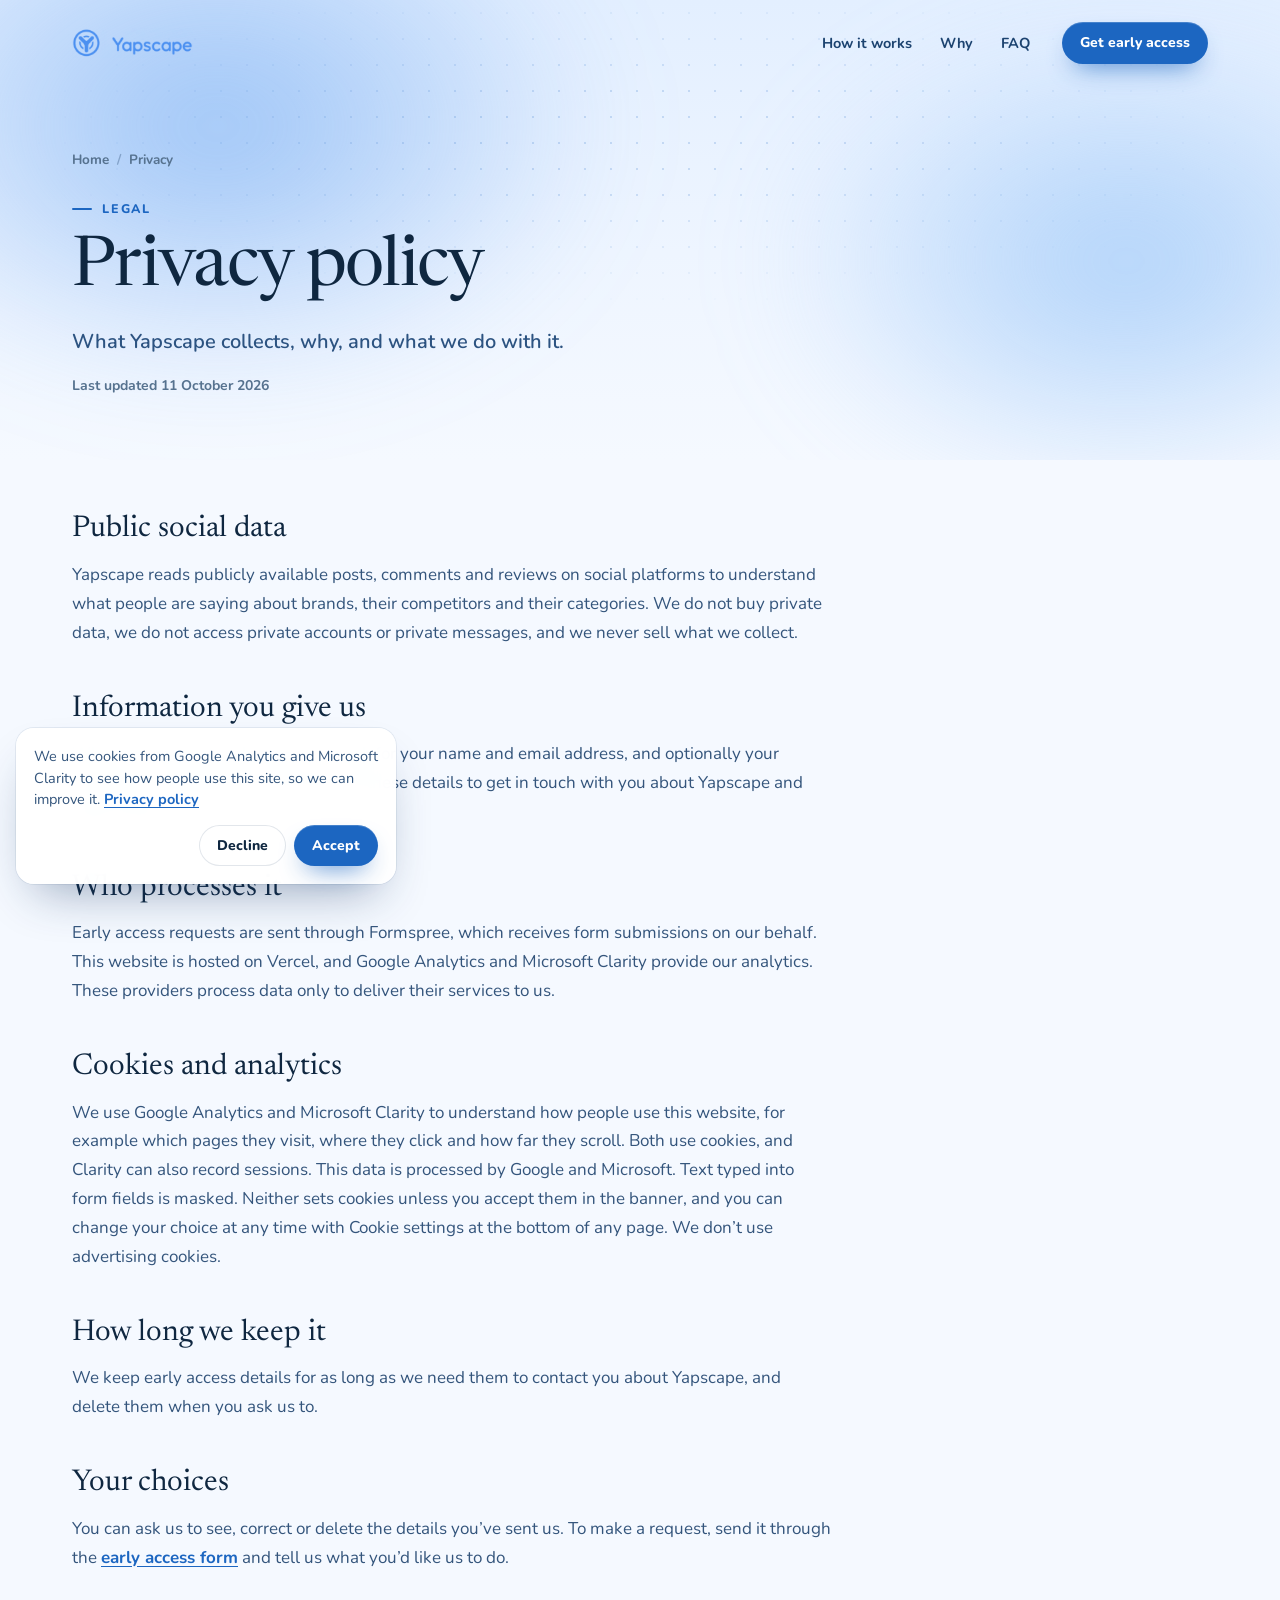
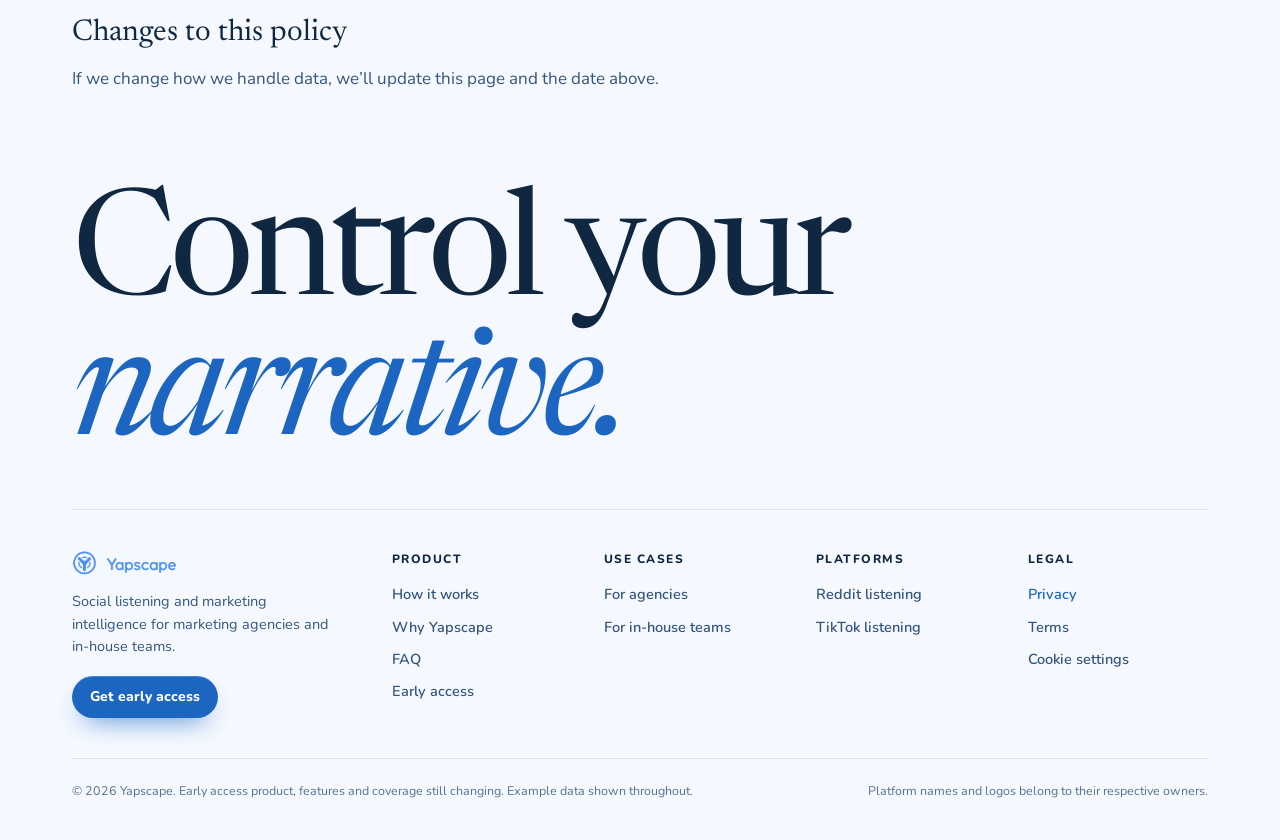
==== commit d36c471b: "Add Google Analytics with consent mode, optional company field - Google tag on every page, right aft" ====
--- a/privacy/index.html
+++ b/privacy/index.html
@@ -1,6 +1,22 @@
 <!DOCTYPE html>
 <html lang="en">
 <head>
+  <!-- Consent Mode: no analytics cookies until the visitor accepts in the cookie banner -->
+  <script>
+    window.dataLayer = window.dataLayer || [];
+    function gtag(){dataLayer.push(arguments);}
+    gtag('consent', 'default', { analytics_storage: 'denied', ad_storage: 'denied', ad_user_data: 'denied', ad_personalization: 'denied' });
+    try { if (localStorage.getItem('yap-cookie-consent') === 'granted') gtag('consent', 'update', { analytics_storage: 'granted' }); } catch (e) {}
+  </script>
+  <!-- Google tag (gtag.js) -->
+  <script async src="https://www.googletagmanager.com/gtag/js?id=G-WH7ZEEDEK9"></script>
+  <script>
+    window.dataLayer = window.dataLayer || [];
+    function gtag(){dataLayer.push(arguments);}
+    gtag('js', new Date());
+
+    gtag('config', 'G-WH7ZEEDEK9');
+  </script>
   <meta charset="utf-8">
   <meta name="viewport" content="width=device-width, initial-scale=1">
   <title>Privacy Policy | Yapscape</title>
@@ -110,11 +126,11 @@
         <h2>Public social data</h2>
         <p>Yapscape reads publicly available posts, comments and reviews on social platforms to understand what people are saying about brands, their competitors and their categories. We do not buy private data, we do not access private accounts or private messages, and we never sell what we collect.</p>
         <h2>Information you give us</h2>
-        <p>When you request early access, we ask for your name and email address. We only use them to get in touch with you about Yapscape and early access.</p>
+        <p>When you request early access, we ask for your name and email address, and optionally your company or organisation. We only use these details to get in touch with you about Yapscape and early access.</p>
         <h2>Who processes it</h2>
-        <p>Early access requests are sent through Formspree, which receives form submissions on our behalf. This website is hosted on Vercel, and Microsoft Clarity provides our analytics. These providers process data only to deliver their services to us.</p>
+        <p>Early access requests are sent through Formspree, which receives form submissions on our behalf. This website is hosted on Vercel, and Google Analytics and Microsoft Clarity provide our analytics. These providers process data only to deliver their services to us.</p>
         <h2>Cookies and analytics</h2>
-        <p>We use Microsoft Clarity to understand how people use this website, for example which pages they visit, where they click and how far they scroll. Clarity uses cookies and can record sessions, and this data is processed by Microsoft. Text typed into form fields is masked. Clarity only runs if you accept cookies in the banner, and you can change your choice at any time with Cookie settings at the bottom of any page. We don’t use advertising cookies.</p>
+        <p>We use Google Analytics and Microsoft Clarity to understand how people use this website, for example which pages they visit, where they click and how far they scroll. Both use cookies, and Clarity can also record sessions. This data is processed by Google and Microsoft. Text typed into form fields is masked. Neither sets cookies unless you accept them in the banner, and you can change your choice at any time with Cookie settings at the bottom of any page. We don’t use advertising cookies.</p>
         <h2>How long we keep it</h2>
         <p>We keep early access details for as long as we need them to contact you about Yapscape, and delete them when you ask us to.</p>
         <h2>Your choices</h2>
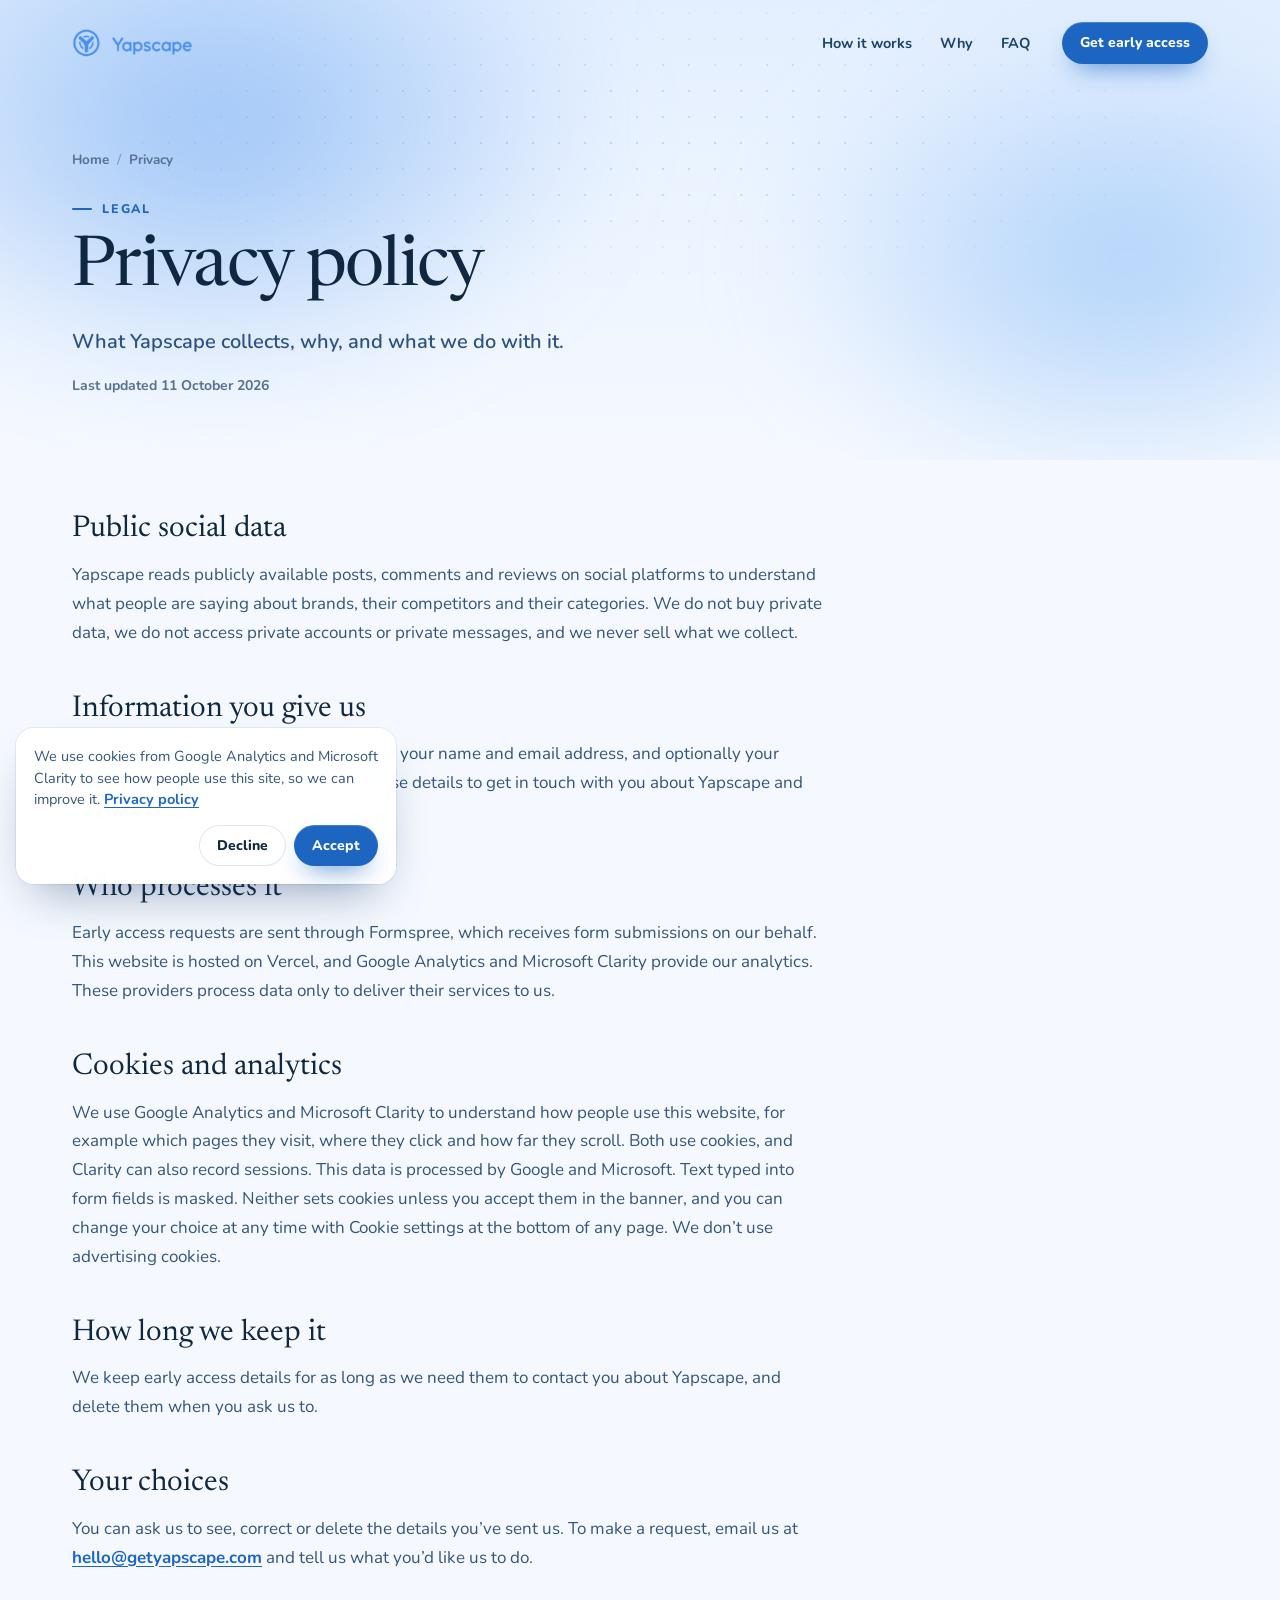
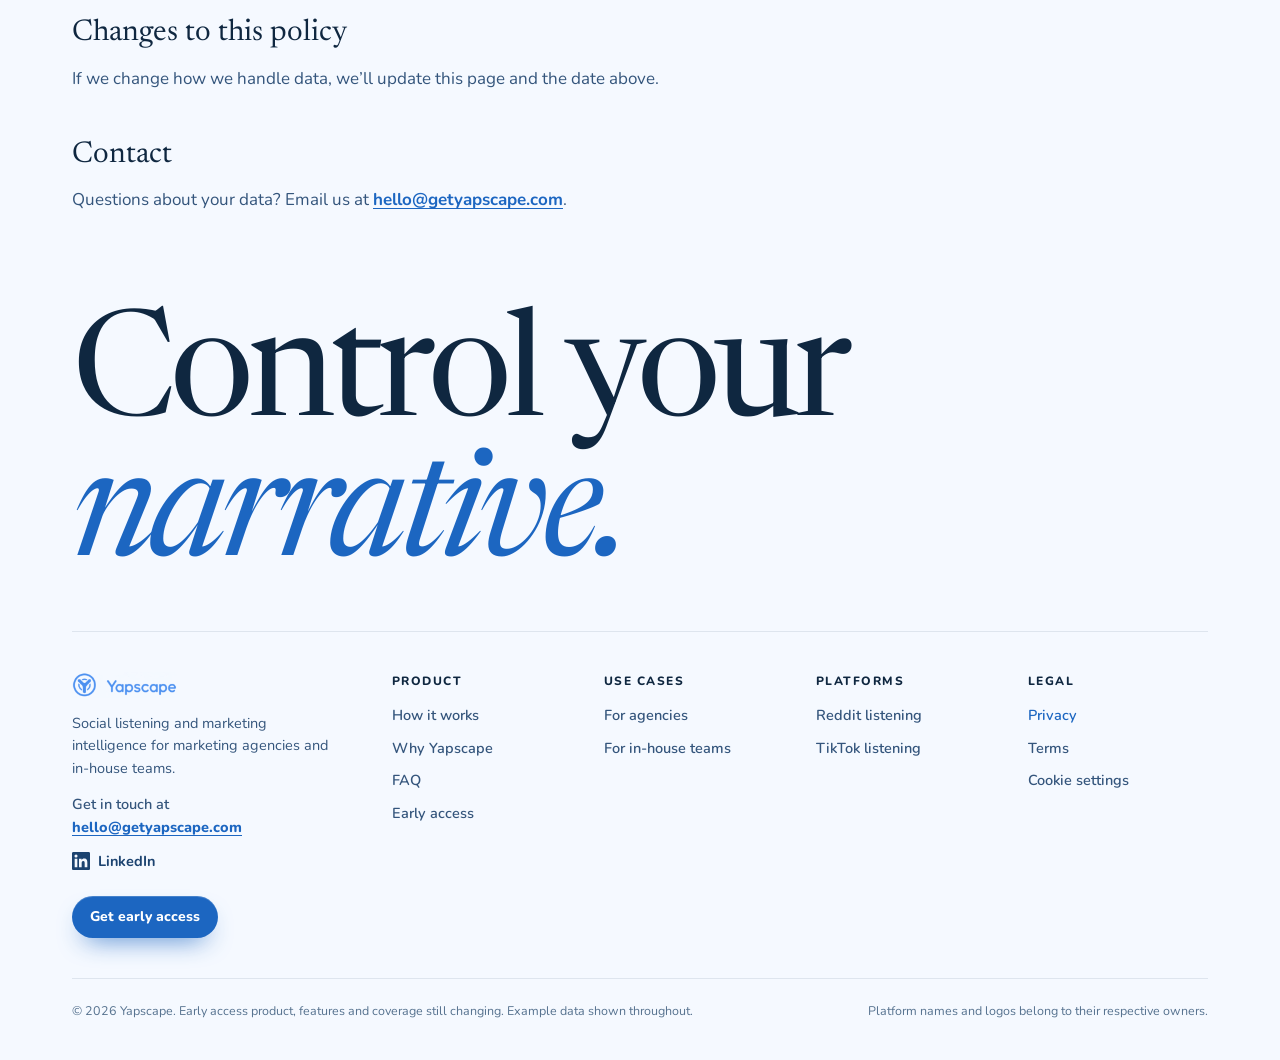
==== commit 248e806a: "Add contact email and LinkedIn link - "Get in touch at hello@getyapscape.com" in the footer of every" ====
--- a/privacy/index.html
+++ b/privacy/index.html
@@ -9,13 +9,13 @@
     try { if (localStorage.getItem('yap-cookie-consent') === 'granted') gtag('consent', 'update', { analytics_storage: 'granted' }); } catch (e) {}
   </script>
   <!-- Google tag (gtag.js) -->
-  <script async src="https://www.googletagmanager.com/gtag/js?id=G-WH7ZEEDEK9"></script>
+  <script async src="https://www.googletagmanager.com/gtag/js?id=G-P0SG9B8C4T"></script>
   <script>
     window.dataLayer = window.dataLayer || [];
     function gtag(){dataLayer.push(arguments);}
     gtag('js', new Date());
 
-    gtag('config', 'G-WH7ZEEDEK9');
+    gtag('config', 'G-P0SG9B8C4T');
   </script>
   <meta charset="utf-8">
   <meta name="viewport" content="width=device-width, initial-scale=1">
@@ -134,9 +134,11 @@
         <h2>How long we keep it</h2>
         <p>We keep early access details for as long as we need them to contact you about Yapscape, and delete them when you ask us to.</p>
         <h2>Your choices</h2>
-        <p>You can ask us to see, correct or delete the details you’ve sent us. To make a request, send it through the <a href="/#early-access">early access form</a> and tell us what you’d like us to do.</p>
+        <p>You can ask us to see, correct or delete the details you’ve sent us. To make a request, email us at <a href="mailto:hello@getyapscape.com">hello@getyapscape.com</a> and tell us what you’d like us to do.</p>
         <h2>Changes to this policy</h2>
         <p>If we change how we handle data, we’ll update this page and the date above.</p>
+        <h2>Contact</h2>
+        <p>Questions about your data? Email us at <a href="mailto:hello@getyapscape.com">hello@getyapscape.com</a>.</p>
       </div>
     </div>
 
@@ -149,6 +151,8 @@
         <div class="foot-brand">
           <a href="/" aria-label="Yapscape home"><img src="/assets/logo.png" alt="Yapscape" width="340" height="84" loading="lazy"></a>
           <p>Social listening and marketing intelligence for marketing agencies and in-house teams.</p>
+          <p class="foot-mail">Get in touch at <a href="mailto:hello@getyapscape.com">hello@getyapscape.com</a></p>
+          <a class="foot-social" href="https://www.linkedin.com/company/yapscape/" target="_blank" rel="noopener" aria-label="Yapscape on LinkedIn"><svg width="18" height="18" viewBox="0 0 24 24" fill="currentColor" aria-hidden="true"><path d="M20.45 20.45h-3.56v-5.57c0-1.33-.03-3.04-1.85-3.04-1.85 0-2.14 1.45-2.14 2.94v5.67H9.35V9h3.41v1.56h.05c.48-.9 1.64-1.85 3.37-1.85 3.6 0 4.27 2.37 4.27 5.46v6.28zM5.34 7.43a2.06 2.06 0 1 1 0-4.13 2.06 2.06 0 0 1 0 4.13zM7.12 20.45H3.56V9h3.56v11.45zM22.23 0H1.77C.79 0 0 .77 0 1.72v20.56C0 23.23.79 24 1.77 24h20.46c.98 0 1.77-.77 1.77-1.72V1.72C24 .77 23.21 0 22.23 0z"/></svg><span>LinkedIn</span></a>
           <a class="btn btn-primary btn-sm" href="/#early-access">Get early access</a>
         </div>
         <nav class="foot-col" aria-label="Product">
--- a/assets/site.css
+++ b/assets/site.css
@@ -106,20 +106,34 @@
 
 /* fan of posts */
 .fan { --cw: clamp(130px, 11.6vw, 184px); display: flex; justify-content: center; align-items: center; margin-top: 30px; padding: calc(var(--cw) * 0.55) 0 64px; overflow: hidden; -webkit-mask-image: linear-gradient(90deg, transparent, #000 7%, #000 93%, transparent); mask-image: linear-gradient(90deg, transparent, #000 7%, #000 93%, transparent); }
-.card { position: relative; z-index: var(--z); flex: none; display: flex; flex-direction: column; width: var(--cw); height: calc(var(--cw) * 1.19); margin: 0 calc(var(--cw) * -0.04); padding: calc(var(--cw) * 0.085) calc(var(--cw) * 0.1); text-align: left; font-size: calc(var(--cw) * 0.088); line-height: 1.42; color: #16304f; background: #fff; border: 1px solid rgba(21, 53, 92, 0.09); border-radius: 14px; box-shadow: 0 18px 34px -18px rgba(21, 53, 92, 0.45); rotate: var(--r); translate: 0 calc(var(--y) * var(--yk, 1) * var(--cw)); animation: deal 1.2s var(--ease) both, float 7s ease-in-out infinite; animation-delay: calc(var(--k) * 90ms + 500ms), calc(var(--k) * 350ms + 1800ms); transition: transform 0.4s var(--ease), box-shadow 0.4s; }
+.card { position: relative; z-index: var(--z); flex: none; display: flex; flex-direction: column; width: var(--cw); height: calc(var(--cw) * 1.36); margin: 0 calc(var(--cw) * -0.04); padding: calc(var(--cw) * 0.08); text-align: left; font-size: calc(var(--cw) * 0.077); line-height: 1.45; color: #1b3555; background: #fff; border: 1px solid rgba(21, 53, 92, 0.1); border-radius: 14px; box-shadow: 0 1px 2px rgba(21, 53, 92, 0.06), 0 18px 34px -20px rgba(21, 53, 92, 0.4); rotate: var(--r); translate: 0 calc(var(--y) * var(--yk, 1) * var(--cw)); animation: deal 1.2s var(--ease) both, float 7s ease-in-out infinite; animation-delay: calc(var(--k) * 90ms + 500ms), calc(var(--k) * 350ms + 1800ms); transition: transform 0.4s var(--ease), box-shadow 0.4s; }
 @media (hover: hover) { .card:hover { z-index: 30; transform: translateY(-12px) scale(1.05); box-shadow: 0 30px 50px -22px rgba(21, 53, 92, 0.5); } }
 .fan-dots { display: none; }
 @keyframes deal { from { opacity: 0; rotate: 0deg; translate: 0 calc(var(--y) * var(--yk, 1) * var(--cw) + 80px); } }
 @keyframes float { 50% { translate: 0 calc(var(--y) * var(--yk, 1) * var(--cw) - 7px); } }
-.card .src { height: calc(var(--cw) * 0.093); width: auto; margin-bottom: 0.7em; object-fit: contain; object-position: left; }
-.card .txt { flex: 1; }
-.card .meta { margin-top: 0.6em; font-size: 0.82em; color: var(--muted); }
-.card-yap { width: calc(var(--cw) * 1.44); height: calc(var(--cw) * 1.52); padding: calc(var(--cw) * 0.1) calc(var(--cw) * 0.12); overflow: hidden; border-radius: 18px; border-color: rgba(122, 178, 246, 0.6); font-family: var(--serif); font-size: calc(var(--cw) * 0.124); line-height: 1.24; color: var(--navy); animation: deal 1.2s var(--ease) both, float 7s ease-in-out infinite, halo 7s ease-in-out infinite; animation-delay: 0.4s, 1.8s, 1.8s; }
-.card-yap .src { height: calc(var(--cw) * 0.18); }
-.card-yap::after { content: ""; position: absolute; inset: 0; pointer-events: none; background: linear-gradient(105deg, transparent 38%, rgba(122, 178, 246, 0.24) 50%, transparent 62%) no-repeat; background-size: 260% 100%; background-position: 130% 0; animation: sheen 5s ease-in-out 2.6s infinite; }
-.card-yap .read { display: flex; align-items: center; gap: 8px; margin-top: 0.7em; padding-top: 0.7em; border-top: 1px solid var(--line); font-family: var(--sans); font-size: calc(var(--cw) * 0.062); font-weight: 800; letter-spacing: 0.1em; text-transform: uppercase; color: var(--blue); }
-@keyframes halo { 0%, 100% { box-shadow: 0 0 0 7px rgba(122, 178, 246, 0.16), 0 0 42px 6px rgba(74, 143, 240, 0.28), 0 30px 56px -24px rgba(21, 53, 92, 0.5); } 50% { box-shadow: 0 0 0 12px rgba(122, 178, 246, 0.1), 0 0 66px 14px rgba(74, 143, 240, 0.4), 0 30px 56px -24px rgba(21, 53, 92, 0.5); } }
-@keyframes sheen { 0% { background-position: 130% 0; } 45%, 100% { background-position: -130% 0; } }
+.post-head { display: flex; align-items: center; gap: 0.6em; }
+.av { flex: none; display: grid; place-items: center; width: 2.5em; height: 2.5em; border-radius: 50%; font-size: 0.82em; font-weight: 800; letter-spacing: 0.02em; color: #2f5d97; background: #e8f0fb; box-shadow: inset 0 0 0 1px rgba(28, 102, 193, 0.14); }
+.who { display: flex; flex-direction: column; min-width: 0; line-height: 1.3; }
+.who b { overflow: hidden; font-size: 0.95em; font-weight: 800; white-space: nowrap; text-overflow: ellipsis; color: var(--navy); }
+.plat { display: flex; align-items: center; gap: 0.35em; font-size: 0.85em; color: var(--muted); white-space: nowrap; }
+.plat img { height: 1.05em; width: auto; }
+.stag { align-self: flex-start; display: inline-flex; align-items: center; gap: 0.4em; margin: 0.85em 0 0.55em; padding: 0.15em 0.6em; border-radius: 999px; font-size: 0.8em; font-weight: 800; }
+.stag::before { content: ""; width: 0.45em; height: 0.45em; border-radius: 50%; background: currentColor; }
+.stag.neg { color: #b4402f; background: #fbeceb; }
+.stag.neu { color: #9a6a12; background: #fbf3e2; }
+.stag.cmp { color: var(--blue); background: var(--blue-50); }
+.card .txt { flex: 1; overflow: hidden; }
+.card .meta { margin-top: 0.6em; padding-top: 0.6em; border-top: 1px solid var(--line); font-size: 0.85em; color: var(--muted); white-space: nowrap; }
+/* the read Yapscape produces, styled like the product */
+.card-yap { width: calc(var(--cw) * 1.44); height: calc(var(--cw) * 1.5); padding: calc(var(--cw) * 0.1); border-radius: 18px; border-color: rgba(28, 102, 193, 0.28); font-size: calc(var(--cw) * 0.077); box-shadow: 0 1px 2px rgba(21, 53, 92, 0.06), 0 30px 56px -26px rgba(21, 53, 92, 0.45); }
+.yap-head { display: flex; align-items: center; gap: 0.55em; font-size: 0.82em; font-weight: 800; letter-spacing: 0.12em; text-transform: uppercase; color: var(--blue); }
+.yap-head img { width: 1.9em; height: 1.9em; }
+.yap-head .dot { margin-left: auto; }
+.card-yap .txt { margin-top: 0.75em; font-family: var(--serif); font-size: 1.62em; line-height: 1.22; color: var(--navy); }
+.senti { display: flex; gap: 2px; height: 0.5em; margin-top: 1em; overflow: hidden; border-radius: 999px; }
+.senti i { width: var(--w); background: var(--c); }
+.yap-foot { display: flex; justify-content: space-between; gap: 0.6em; margin-top: 0.6em; font-size: 0.85em; color: var(--muted); }
+.yap-foot b { color: #b4402f; }
 
 /* platforms marquee */
 .platforms { padding: 8px 0 24px; text-align: center; }
@@ -164,7 +178,6 @@
 @keyframes travel { 0% { offset-distance: 0%; opacity: 0; } 10% { opacity: 1; } 68% { offset-distance: 100%; opacity: 1; } 84%, 100% { offset-distance: 100%; opacity: 0; } }
 
 .demo { position: relative; padding: 10px; border-radius: 26px; background: linear-gradient(180deg, rgba(255, 255, 255, 0.95), rgba(255, 255, 255, 0.65)); border: 1px solid #fff; box-shadow: 0 2px 6px rgba(21, 53, 92, 0.06), 0 50px 100px -40px rgba(21, 53, 92, 0.5); }
-.demo::before { content: ""; position: absolute; inset: 8% -6% -10%; z-index: -1; border-radius: 50%; background: radial-gradient(closest-side, rgba(74, 143, 240, 0.35), transparent); filter: blur(30px); }
 .demo-chrome { display: flex; align-items: center; gap: 6px; padding: 4px 8px 12px; }
 .demo-chrome i { width: 10px; height: 10px; border-radius: 50%; background: #d3e2f4; }
 .demo-chrome span { margin: 0 auto; padding-right: 40px; font-size: 12.5px; font-weight: 700; color: var(--muted); }
@@ -188,7 +201,7 @@
 @keyframes flow { to { stroke-dashoffset: -18; } }
 .node { position: absolute; right: 8px; top: 50%; width: 18px; height: 18px; margin-top: -9px; border-radius: 50%; background: var(--blue); box-shadow: 0 0 0 5px rgba(28, 102, 193, 0.15); }
 .node::after { content: ""; position: absolute; inset: 0; border-radius: 50%; background: var(--blue-600); animation: ping 2.2s cubic-bezier(0, 0, 0.2, 1) infinite; }
-.signal { position: relative; padding: clamp(24px, 2.6vw, 34px); background: #fff; border: 1px solid rgba(43, 127, 228, 0.3); border-radius: 22px; box-shadow: 0 0 0 7px rgba(122, 178, 246, 0.14), 0 44px 80px -44px rgba(21, 53, 92, 0.55); transition: opacity 0.8s ease 0.5s, transform 1s var(--ease) 0.5s; }
+.signal { position: relative; padding: clamp(24px, 2.6vw, 34px); background: #fff; border: 1px solid rgba(43, 127, 228, 0.3); border-radius: 22px; box-shadow: 0 1px 2px rgba(21, 53, 92, 0.06), 0 44px 80px -44px rgba(21, 53, 92, 0.5); transition: opacity 0.8s ease 0.5s, transform 1s var(--ease) 0.5s; }
 html.js .signal-panel:not(.in) .signal { opacity: 0; transform: translateX(30px); }
 .signal-head { display: flex; align-items: center; gap: 10px; font-size: 12.5px; font-weight: 800; letter-spacing: 0.15em; text-transform: uppercase; color: var(--blue); }
 .signal-head img { width: 26px; height: 26px; }
@@ -222,12 +235,12 @@
 .cta .eyebrow { color: #9cc7fb; }
 .quote { margin-top: 18px; font-family: var(--serif); font-style: italic; font-weight: 400; font-size: clamp(24px, 2.4vw, 32px); line-height: 1.2; color: #9cc7fb; }
 .cta h2 { margin-top: 14px; font-family: var(--serif); font-weight: 400; font-size: clamp(34px, 3.8vw, 52px); line-height: 1.06; letter-spacing: -0.02em; color: #fff; text-wrap: balance; }
-.cta-copy > p:last-of-type { margin-top: 18px; font-size: 17px; line-height: 1.6; }
+.cta-copy > h2 + p { margin-top: 18px; font-size: 17px; line-height: 1.6; }
 .perks { display: grid; gap: 12px; margin: 28px 0 0; padding: 0; list-style: none; }
 .perks li { display: flex; align-items: center; gap: 12px; font-weight: 700; color: #fff; }
 .perks svg { flex: none; width: 26px; height: 26px; padding: 6px; border-radius: 50%; background: rgba(255, 255, 255, 0.14); }
 
-.form { display: grid; grid-template-columns: repeat(2, minmax(0, 1fr)); gap: 18px 20px; padding: 34px; color: var(--text); background: #fff; border-radius: 24px; box-shadow: 0 0 0 8px rgba(255, 255, 255, 0.08), 0 40px 80px -40px rgba(0, 0, 0, 0.55); }
+.form { display: grid; grid-template-columns: repeat(2, minmax(0, 1fr)); gap: 18px 20px; padding: 34px; color: var(--text); background: #fff; border-radius: 24px; box-shadow: 0 40px 80px -40px rgba(0, 0, 0, 0.55); }
 .field { display: flex; flex-direction: column; gap: 7px; min-width: 0; }
 .field.full { grid-column: 1 / -1; }
 .field label { display: flex; justify-content: space-between; gap: 12px; font-size: 13px; font-weight: 800; color: var(--navy); }
@@ -380,3 +393,13 @@
 .foot-btn { padding: 0; font: inherit; color: var(--text); background: none; border: 0; cursor: pointer; transition: color 0.2s; }
 .foot-btn:hover { color: var(--blue); }
 @media (max-width: 720px) { .consent { left: 12px; right: 12px; bottom: 12px; max-width: none; } .consent-actions .btn { flex: 1; } }
+
+/* contact email */
+.foot-mail { font-weight: 600; }
+.foot-mail a, .cta-mail a { font-weight: 800; text-decoration: underline; text-underline-offset: 3px; }
+.foot-mail a { color: var(--blue); }
+.cta-mail { margin-top: 24px; font-size: 15px; }
+.cta-mail a { color: #fff; }
+.foot-social { display: inline-flex; align-items: center; gap: 8px; margin-top: 12px; font-size: 14.5px; font-weight: 700; color: var(--navy-2); transition: color 0.2s; }
+.foot-social:hover { color: var(--blue); }
+.foot-social + .btn { display: flex; width: max-content; }
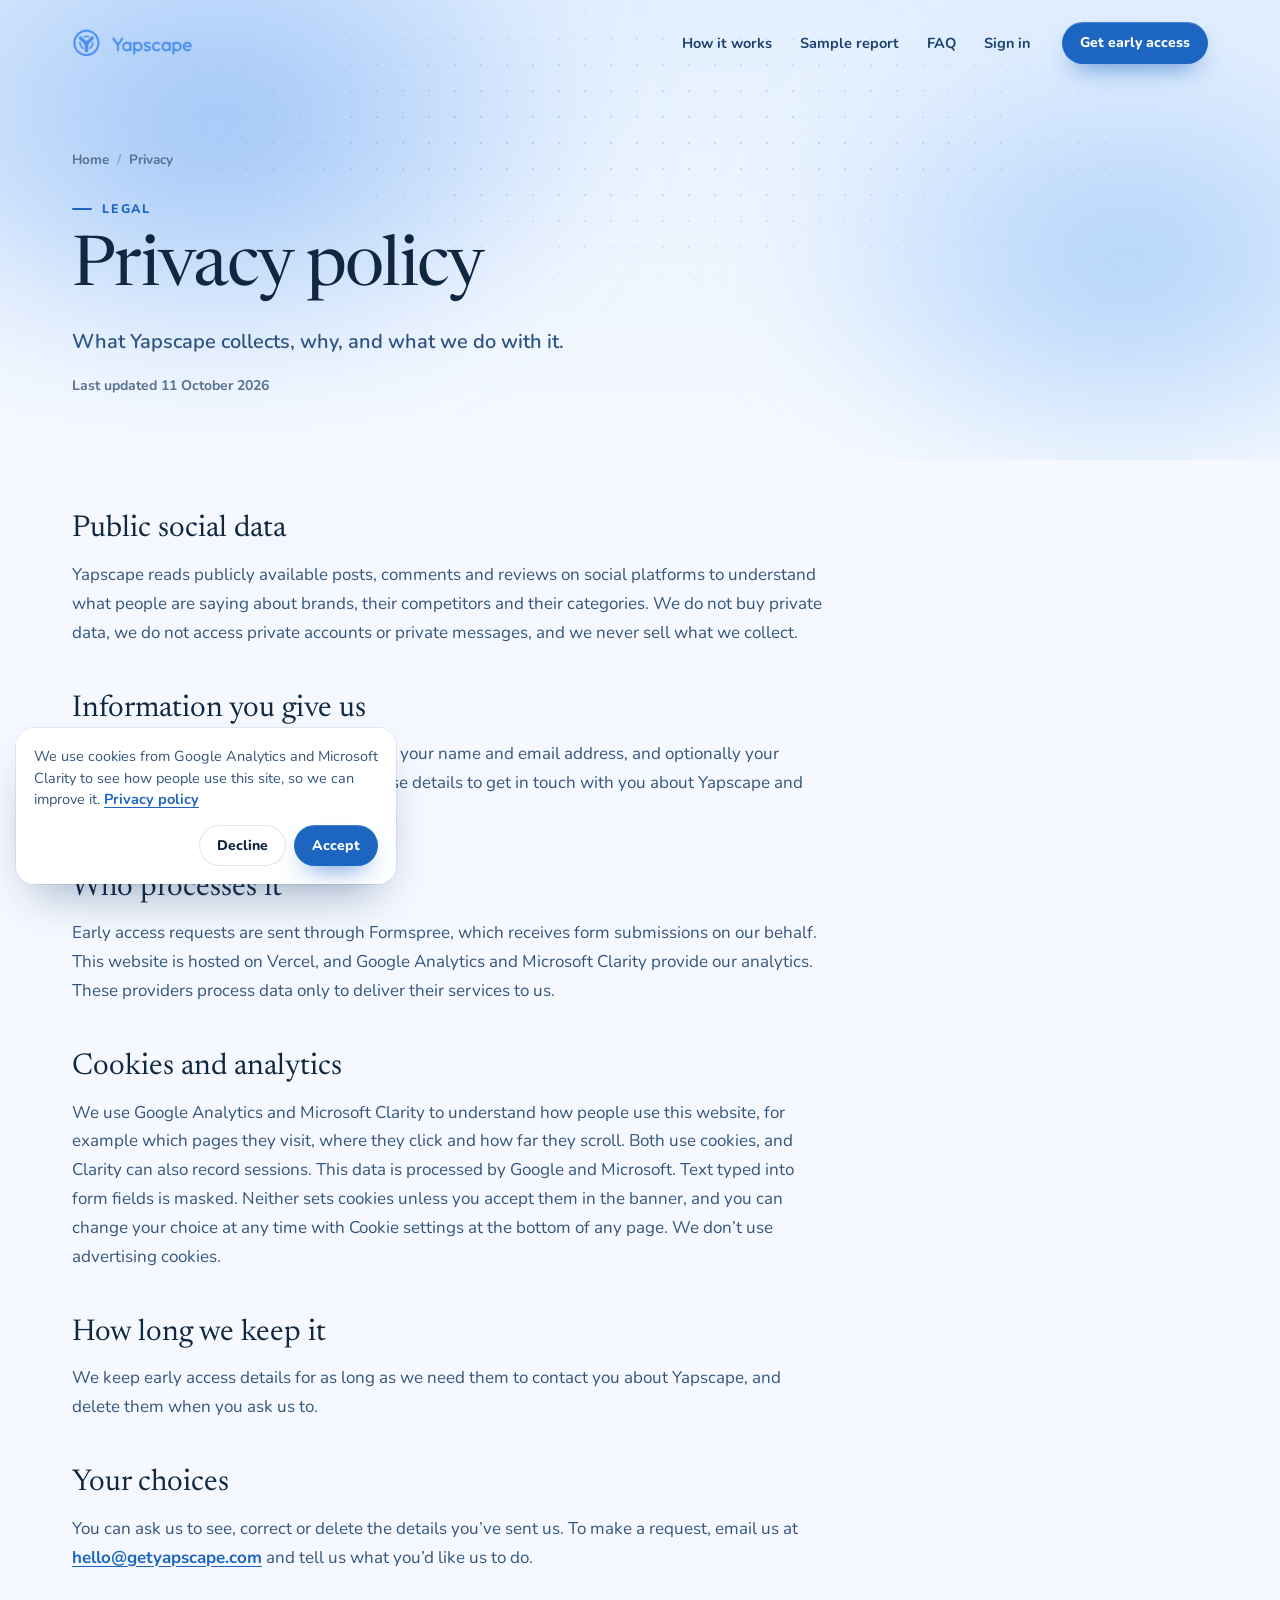
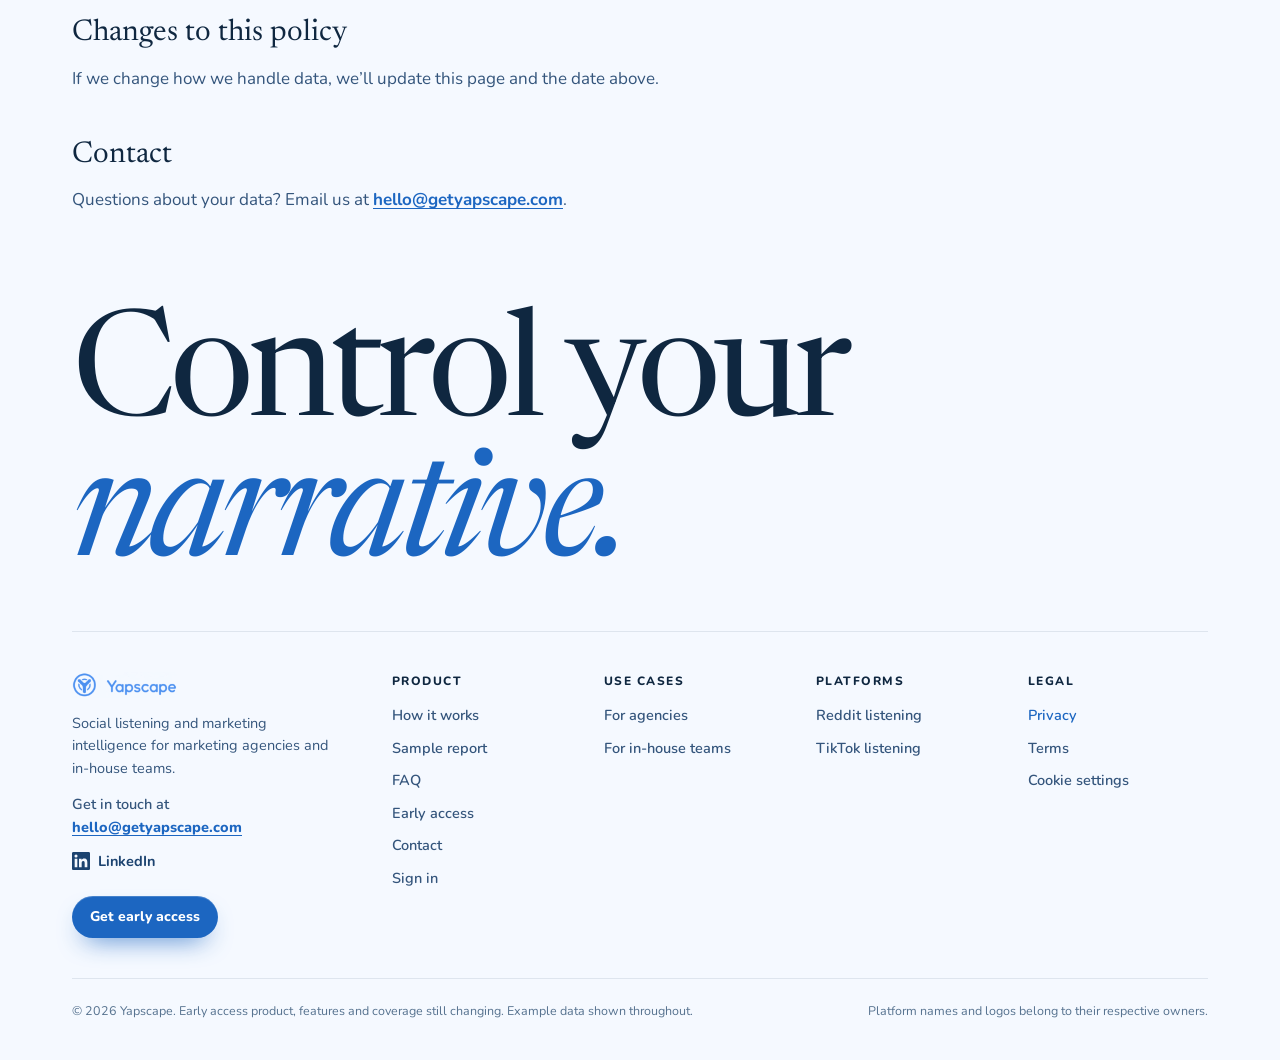
==== commit 679056a7: "Pages Google can show under Yapscape: Sample report, Early access and Contact as their own pages; Si" ====
--- a/privacy/index.html
+++ b/privacy/index.html
@@ -21,7 +21,7 @@
   <meta name="viewport" content="width=device-width, initial-scale=1">
   <title>Privacy Policy | Yapscape</title>
   <meta name="description" content="How Yapscape handles public social data and the details you send through the early access form.">
-  <meta name="robots" content="index, follow, max-image-preview:large, max-snippet:-1">
+  <meta name="robots" content="noindex, follow">
   <link rel="canonical" href="https://www.getyapscape.com/privacy/">
   <link rel="icon" href="/favicon.ico" sizes="any">
   <link rel="icon" type="image/png" sizes="192x192" href="/favicon.png">
@@ -96,17 +96,19 @@
       <a class="logo" href="/" aria-label="Yapscape home"><img src="/assets/logo.png" alt="Yapscape" width="340" height="84"></a>
       <div class="nav-links">
         <a href="/#how-it-works">How it works</a>
-        <a href="/#why">Why</a>
+        <a href="/sample-report/">Sample report</a>
         <a href="/#faq">FAQ</a>
-        <a class="btn btn-primary btn-sm" href="/#early-access">Get early access</a>
+        <a href="https://app.getyapscape.com/">Sign in</a>
+        <a class="btn btn-primary btn-sm" href="/early-access/">Get early access</a>
       </div>
       <button class="menu-btn" type="button" aria-label="Open menu" aria-expanded="false" aria-controls="menu"><span></span><span></span><span></span></button>
     </nav>
     <div class="menu" id="menu" hidden>
       <a href="/#how-it-works">How it works</a>
-      <a href="/#why">Why</a>
+      <a href="/sample-report/">Sample report</a>
       <a href="/#faq">FAQ</a>
-      <a class="btn btn-primary" href="/#early-access">Get early access</a>
+      <a href="https://app.getyapscape.com/">Sign in</a>
+      <a class="btn btn-primary" href="/early-access/">Get early access</a>
     </div>
   </header>
 
@@ -153,14 +155,16 @@
           <p>Social listening and marketing intelligence for marketing agencies and in-house teams.</p>
           <p class="foot-mail">Get in touch at <a href="mailto:hello@getyapscape.com">hello@getyapscape.com</a></p>
           <a class="foot-social" href="https://www.linkedin.com/company/yapscape/" target="_blank" rel="noopener" aria-label="Yapscape on LinkedIn"><svg width="18" height="18" viewBox="0 0 24 24" fill="currentColor" aria-hidden="true"><path d="M20.45 20.45h-3.56v-5.57c0-1.33-.03-3.04-1.85-3.04-1.85 0-2.14 1.45-2.14 2.94v5.67H9.35V9h3.41v1.56h.05c.48-.9 1.64-1.85 3.37-1.85 3.6 0 4.27 2.37 4.27 5.46v6.28zM5.34 7.43a2.06 2.06 0 1 1 0-4.13 2.06 2.06 0 0 1 0 4.13zM7.12 20.45H3.56V9h3.56v11.45zM22.23 0H1.77C.79 0 0 .77 0 1.72v20.56C0 23.23.79 24 1.77 24h20.46c.98 0 1.77-.77 1.77-1.72V1.72C24 .77 23.21 0 22.23 0z"/></svg><span>LinkedIn</span></a>
-          <a class="btn btn-primary btn-sm" href="/#early-access">Get early access</a>
+          <a class="btn btn-primary btn-sm" href="/early-access/">Get early access</a>
         </div>
         <nav class="foot-col" aria-label="Product">
           <p class="foot-h">Product</p>
           <a href="/#how-it-works">How it works</a>
-          <a href="/#why">Why Yapscape</a>
+          <a href="/sample-report/">Sample report</a>
           <a href="/#faq">FAQ</a>
-          <a href="/#early-access">Early access</a>
+          <a href="/early-access/">Early access</a>
+          <a href="/contact/">Contact</a>
+          <a href="https://app.getyapscape.com/">Sign in</a>
         </nav>
         <nav class="foot-col" aria-label="Use cases">
           <p class="foot-h">Use cases</p>
